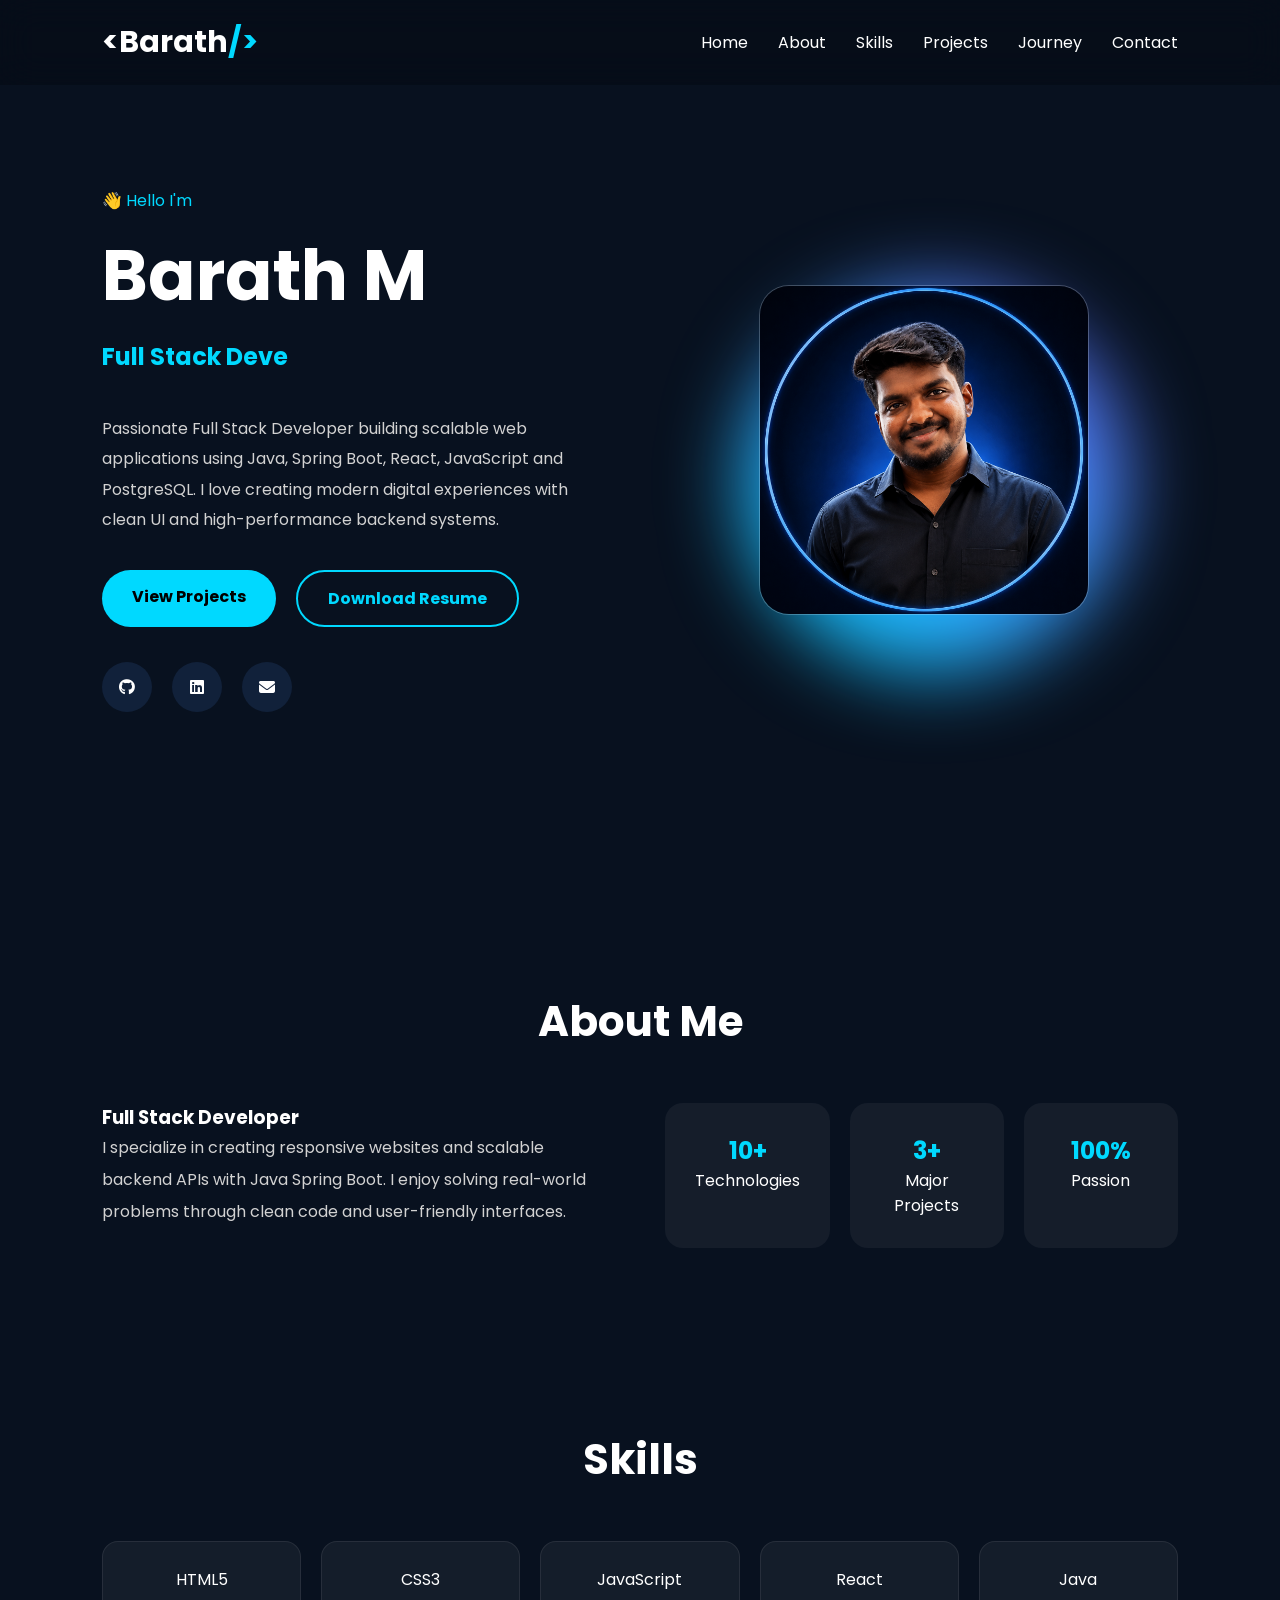
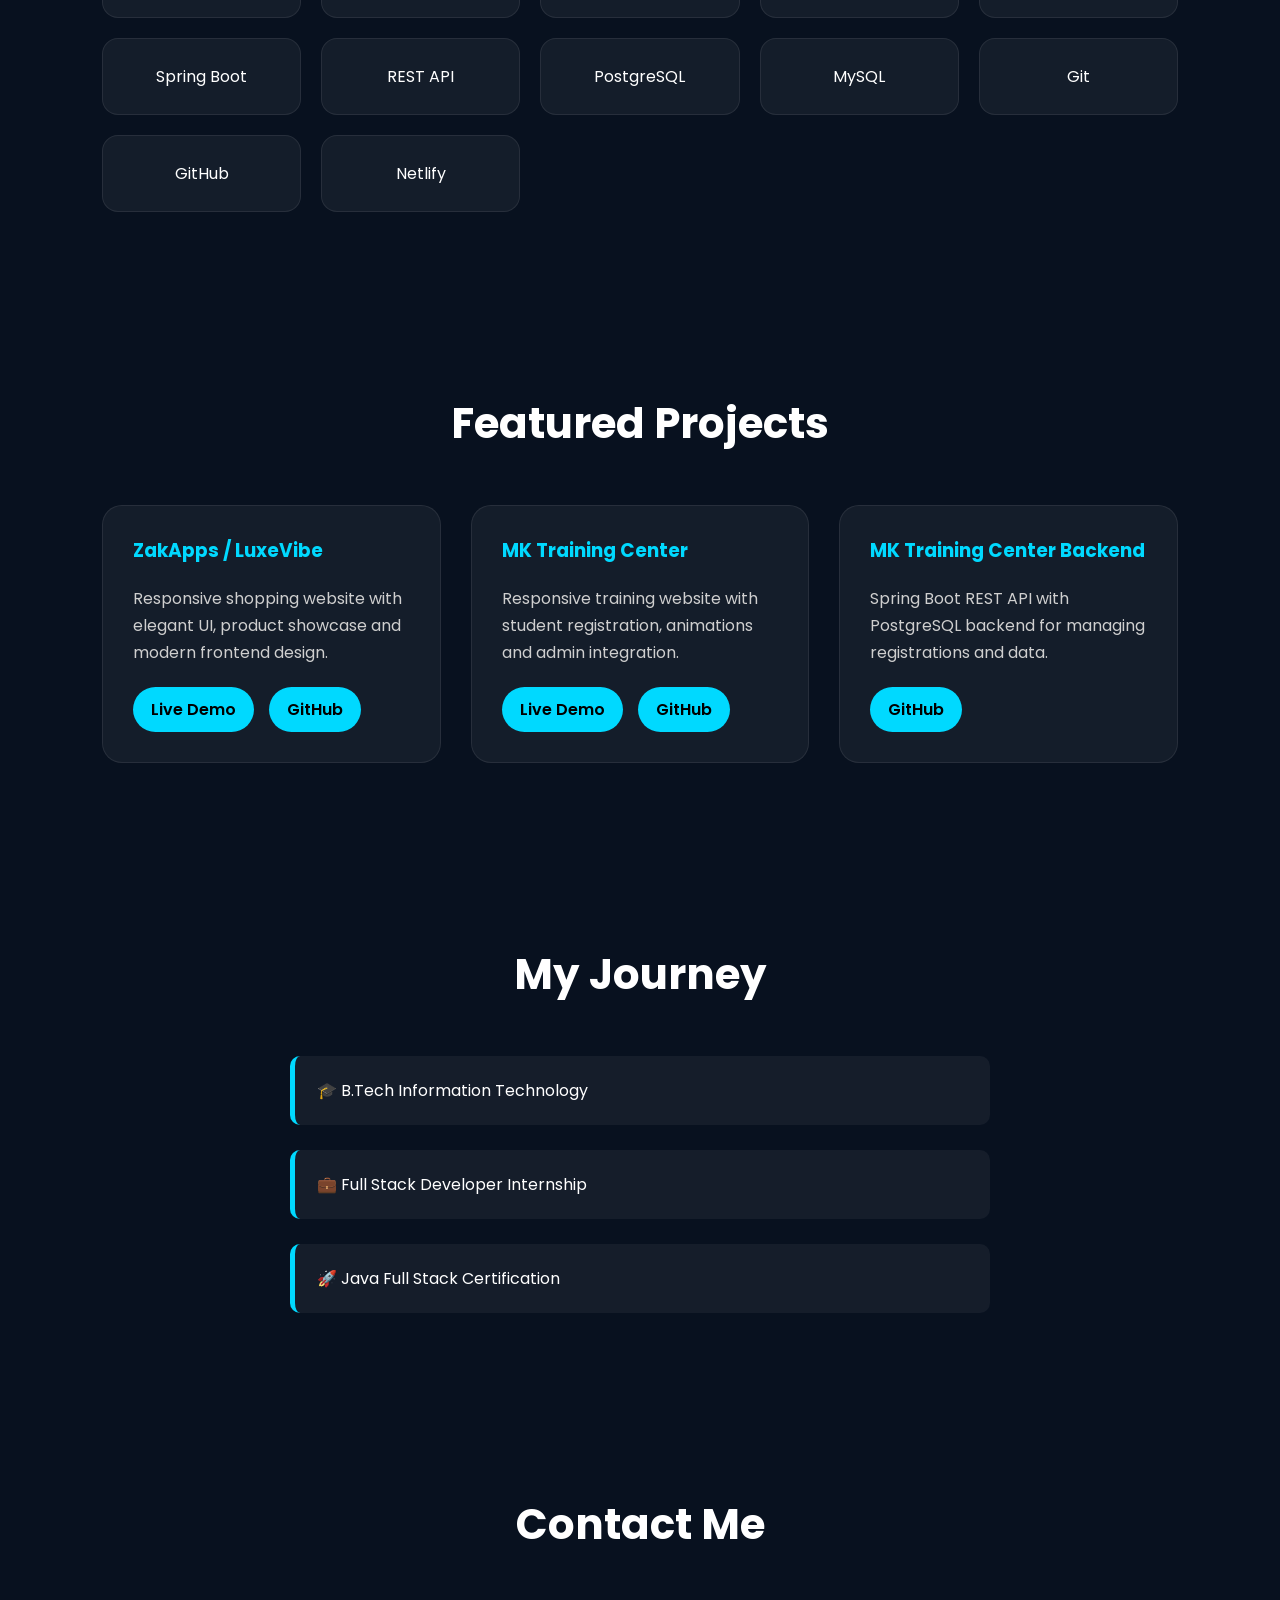
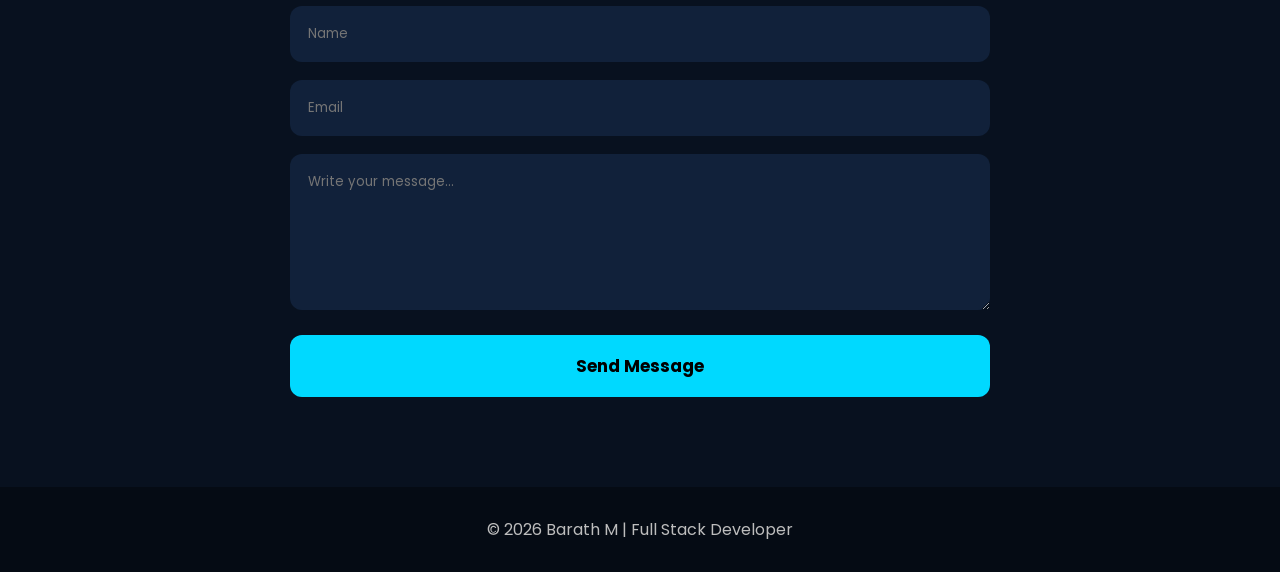
==== index.html @ 107e9a22 "latest update" ====
<!DOCTYPE html>
<html lang="en">
<head>
  <meta charset="UTF-8" />
  <meta name="viewport" content="width=device-width, initial-scale=1.0" />
  <title>Barath | Full Stack Developer</title>

  <!-- Icons -->
  <link rel="stylesheet"
    href="https://cdnjs.cloudflare.com/ajax/libs/font-awesome/6.7.2/css/all.min.css">

  <!-- CSS -->
  <link rel="stylesheet" href="style.css">
</head>

<body>

<div id="loader"></div>

<header>
  <div class="logo">
    &lt;Barath<span>/&gt;</span>
  </div>

  <nav id="nav">
    <a href="#home">Home</a>
    <a href="#about">About</a>
    <a href="#skills">Skills</a>
    <a href="#projects">Projects</a>
    <a href="#timeline">Journey</a>
    <a href="#contact">Contact</a>
  </nav>

  <div id="menu">
    <i class="fa-solid fa-bars"></i>
  </div>
</header>

<!-- ================= HERO ================= -->

<section id="home" class="hero">

  <div class="hero-left">

    <p class="tag">👋 Hello I'm</p>

    <h1>
      Barath M
    </h1>

    <h2>
      <span id="typing"></span>
    </h2>

    <p class="desc">
      Passionate Full Stack Developer building scalable web applications
      using Java, Spring Boot, React, JavaScript and PostgreSQL.
      I love creating modern digital experiences with clean UI and
      high-performance backend systems.
    </p>

    <div class="hero-buttons">

      <a href="#projects" class="btn">
        View Projects
      </a>

      <a href="assets/resume.pdf" class="btn outline" download>
        Download Resume
      </a>

    </div>

    <div class="socials">

      <a href="https://github.com/barath1324m" target="_blank">
        <i class="fab fa-github"></i>
      </a>

      <a href="https://linkedin.com/in/barath01/" target="_blank">
        <i class="fab fa-linkedin"></i>
      </a>

      <a href="mailto:barath1324m@gmail.com">
        <i class="fa-solid fa-envelope"></i>
      </a>

    </div>

  </div>

  <div class="hero-right">

    <div class="blob"></div>

    <div class="profile-card">

      <img src="assets/profile.png" alt="Profile">

    </div>

  </div>

</section>

<!-- ================= ABOUT ================= -->

<section id="about">

  <h2 class="title">
    About Me
  </h2>

  <div class="about-grid">

    <div>

      <h3>
        Full Stack Developer
      </h3>

      <p>
        I specialize in creating responsive websites and
        scalable backend APIs with Java Spring Boot.
        I enjoy solving real-world problems through clean code
        and user-friendly interfaces.
      </p>

    </div>

    <div class="stats">

      <div class="box">
        <h2>10+</h2>
        <span>Technologies</span>
      </div>

      <div class="box">
        <h2>3+</h2>
        <span>Major Projects</span>
      </div>

      <div class="box">
        <h2>100%</h2>
        <span>Passion</span>
      </div>

    </div>

  </div>

</section>

<!-- ================= SKILLS ================= -->

<section id="skills">

  <h2 class="title">
    Skills
  </h2>

  <div class="skills-grid">

    <div class="skill">HTML5</div>
    <div class="skill">CSS3</div>
    <div class="skill">JavaScript</div>
    <div class="skill">React</div>
    <div class="skill">Java</div>
    <div class="skill">Spring Boot</div>
    <div class="skill">REST API</div>
    <div class="skill">PostgreSQL</div>
    <div class="skill">MySQL</div>
    <div class="skill">Git</div>
    <div class="skill">GitHub</div>
    <div class="skill">Netlify</div>

  </div>

</section>

<!-- ================= PROJECTS ================= -->

<section id="projects">

  <h2 class="title">
    Featured Projects
  </h2>

  <div class="project-grid">

    <div class="project-card">

      <h3>ZakApps / LuxeVibe</h3>

      <p>
        Responsive shopping website with elegant UI,
        product showcase and modern frontend design.
      </p>

      <div class="links">
        <a href="https://luxevibe1.netlify.app/" target="_blank">
          Live Demo
        </a>

        <a href="https://github.com/barath1324m/ZakApps" target="_blank">
          GitHub
        </a>
      </div>

    </div>

    <div class="project-card">

      <h3>MK Training Center</h3>

      <p>
        Responsive training website with student registration,
        animations and admin integration.
      </p>

      <div class="links">
        <a href="https://mktrainingcenter.netlify.app/" target="_blank">
          Live Demo
        </a>

        <a href="https://github.com/barath1324m/mk-training-center" target="_blank">
          GitHub
        </a>
      </div>

    </div>

    <div class="project-card">

      <h3>MK Training Center Backend</h3>

      <p>
        Spring Boot REST API with PostgreSQL backend for
        managing registrations and data.
      </p>

      <div class="links">
        <a href="https://github.com/barath1324m/mk-training-center-backend"
          target="_blank">
          GitHub
        </a>
      </div>

    </div>

  </div>

</section>

<!-- ================= TIMELINE ================= -->

<section id="timeline">

  <h2 class="title">
    My Journey
  </h2>

  <div class="timeline">

    <div class="timeline-item">
      🎓 B.Tech Information Technology
    </div>

    <div class="timeline-item">
      💼 Full Stack Developer Internship
    </div>

    <div class="timeline-item">
      🚀 Java Full Stack Certification
    </div>

  </div>

</section>

<!-- ================= CONTACT ================= -->

<section id="contact">

  <h2 class="title">
    Contact Me
  </h2>

  <form>

    <input type="text" placeholder="Name">

    <input type="email" placeholder="Email">

    <textarea rows="6"
      placeholder="Write your message..."></textarea>

    <button>
      Send Message
    </button>

  </form>

</section>

<footer>

  © 2026 Barath M | Full Stack Developer

</footer>

<script src="script.js"></script>

</body>
</html>
---- style.css ----
/* ===== Google Font ===== */
@import url('https://fonts.googleapis.com/css2?family=Poppins:wght@300;400;500;600;700;800&display=swap');

/* ===== Reset ===== */
*{
    margin:0;
    padding:0;
    box-sizing:border-box;
    font-family:'Poppins',sans-serif;
    scroll-behavior:smooth;
}

body{
    background:#08111f;
    color:#fff;
    overflow-x:hidden;
}

/* ===== Scrollbar ===== */

::-webkit-scrollbar{
    width:8px;
}

::-webkit-scrollbar-thumb{
    background:#00d9ff;
    border-radius:20px;
}

/* ===== Loader ===== */

#loader{
    position:fixed;
    inset:0;
    background:#08111f;
    z-index:9999;
}

/* ===== Header ===== */

header{
    position:fixed;
    top:0;
    width:100%;
    display:flex;
    justify-content:space-between;
    align-items:center;
    padding:20px 8%;
    backdrop-filter:blur(18px);
    background:rgba(0,0,0,.2);
    z-index:999;
}

.logo{
    font-size:30px;
    font-weight:700;
}

.logo span{
    color:#00d9ff;
}

nav{
    display:flex;
    gap:30px;
}

nav a{
    text-decoration:none;
    color:white;
    transition:.3s;
}

nav a:hover{
    color:#00d9ff;
}

#menu{
    display:none;
    font-size:28px;
}

/* ===== Hero ===== */

.hero{
    min-height:100vh;
    display:flex;
    justify-content:space-between;
    align-items:center;
    padding:120px 8%;
    gap:60px;
}

.hero-left{
    flex:1;
}

.tag{
    color:#00d9ff;
    margin-bottom:10px;
}

.hero h1{
    font-size:70px;
}

.hero h2{
    color:#00d9ff;
    min-height:50px;
    margin-top:10px;
}

.desc{
    margin-top:25px;
    line-height:1.9;
    color:#d2d2d2;
}

.hero-buttons{
    display:flex;
    gap:20px;
    margin-top:35px;
}

.btn{
    padding:14px 30px;
    border-radius:40px;
    background:#00d9ff;
    color:black;
    text-decoration:none;
    font-weight:bold;
    transition:.3s;
}

.btn:hover{
    transform:translateY(-5px);
    box-shadow:0 0 25px #00d9ff;
}

.outline{
    background:transparent;
    border:2px solid #00d9ff;
    color:#00d9ff;
}

/* ===== Social ===== */

.socials{
    display:flex;
    gap:20px;
    margin-top:35px;
}

.socials a{
    width:50px;
    height:50px;
    border-radius:50%;
    background:#11213a;
    display:flex;
    align-items:center;
    justify-content:center;
    color:white;
    text-decoration:none;
    transition:.3s;
}

.socials a:hover{
    background:#00d9ff;
    color:black;
    transform:translateY(-6px);
}

/* ===== Hero Right ===== */

.hero-right{
    flex:1;
    display:flex;
    justify-content:center;
    position:relative;
}

.blob{
    width:380px;
    height:380px;
    border-radius:50%;
    background:linear-gradient(45deg,#00d9ff,#6c63ff);
    filter:blur(40px);
    position:absolute;
    animation:blobMove 6s infinite alternate;
}

.profile-card{
    width:330px;
    height:330px;
    border-radius:30px;
    overflow:hidden;
    backdrop-filter:blur(20px);
    background:rgba(255,255,255,.08);
    border:1px solid rgba(255,255,255,.15);
    z-index:5;
}

.profile-card img{
    width:100%;
    height:100%;
    object-fit:cover;
}

@keyframes blobMove{

    from{
        transform:translateY(-10px);
    }

    to{
        transform:translateY(20px);
    }

}

/* ===== Sections ===== */

section{
    padding:90px 8%;
}

.title{
    text-align:center;
    font-size:42px;
    margin-bottom:50px;
}

/* ===== About ===== */

.about-grid{
    display:grid;
    grid-template-columns:1fr 1fr;
    gap:50px;
}

.about-grid p{
    line-height:2;
    color:#d2d2d2;
}

.stats{
    display:grid;
    grid-template-columns:repeat(3,1fr);
    gap:20px;
}

.box{
    background:rgba(255,255,255,.05);
    border-radius:18px;
    text-align:center;
    padding:30px;
    transition:.3s;
}

.box:hover{
    transform:translateY(-8px);
}

.box h2{
    color:#00d9ff;
}

/* ===== Skills ===== */

.skills-grid{
    display:grid;
    grid-template-columns:repeat(auto-fit,minmax(180px,1fr));
    gap:20px;
}

.skill{
    background:rgba(255,255,255,.05);
    padding:25px;
    border-radius:16px;
    text-align:center;
    transition:.3s;
    border:1px solid rgba(255,255,255,.08);
}

.skill:hover{
    background:#00d9ff;
    color:black;
    transform:translateY(-10px);
}

/* ===== Projects ===== */

.project-grid{
    display:grid;
    grid-template-columns:repeat(auto-fit,minmax(320px,1fr));
    gap:30px;
}

.project-card{
    background:rgba(255,255,255,.05);
    border-radius:20px;
    padding:30px;
    transition:.35s;
    border:1px solid rgba(255,255,255,.08);
}

.project-card:hover{
    transform:translateY(-10px);
    box-shadow:0 0 25px rgba(0,217,255,.3);
}

.project-card h3{
    color:#00d9ff;
}

.project-card p{
    margin:20px 0;
    color:#cfcfcf;
    line-height:1.7;
}

.links{
    display:flex;
    gap:15px;
}

.links a{
    text-decoration:none;
    padding:10px 18px;
    border-radius:25px;
    background:#00d9ff;
    color:black;
    font-weight:600;
}

/* ===== Timeline ===== */

.timeline{
    max-width:700px;
    margin:auto;
    display:flex;
    flex-direction:column;
    gap:25px;
}

.timeline-item{
    background:rgba(255,255,255,.05);
    padding:22px;
    border-left:5px solid #00d9ff;
    border-radius:10px;
    transition:.3s;
}

.timeline-item:hover{
    transform:translateX(8px);
}

/* ===== Contact ===== */

form{
    max-width:700px;
    margin:auto;
}

input,
textarea{
    width:100%;
    padding:18px;
    margin-bottom:18px;
    border:none;
    outline:none;
    border-radius:12px;
    background:#11213a;
    color:white;
}

button{
    width:100%;
    padding:18px;
    border:none;
    border-radius:12px;
    background:#00d9ff;
    color:black;
    font-size:17px;
    font-weight:bold;
    cursor:pointer;
    transition:.3s;
}

button:hover{
    transform:translateY(-4px);
    box-shadow:0 0 20px #00d9ff;
}

/* ===== Footer ===== */

footer{
    text-align:center;
    padding:30px;
    background:#050b14;
    color:#bdbdbd;
}

/* ===== Responsive ===== */

@media(max-width:900px){

    .hero{
        flex-direction:column-reverse;
        text-align:center;
    }

    .hero h1{
        font-size:48px;
    }

    .hero-buttons{
        justify-content:center;
        flex-wrap:wrap;
    }

    .socials{
        justify-content:center;
    }

    .about-grid{
        grid-template-columns:1fr;
    }

    .stats{
        grid-template-columns:1fr;
    }

    nav{
        display:none;
    }

    #menu{
        display:block;
    }

    .profile-card{
        width:260px;
        height:260px;
    }

    .blob{
        width:280px;
        height:280px;
    }  
}
/* Mobile Navigation */
@media (max-width: 900px) {
  nav.show {
    display: flex;
    flex-direction: column;
    position: absolute;
    top: 80px;
    right: 20px;
    background: rgba(8, 17, 31, 0.98);
    padding: 20px;
    border-radius: 12px;
    gap: 15px;
    min-width: 180px;
  }

  nav a.active {
    color: #00d9ff;
    font-weight: 600;
  }
}
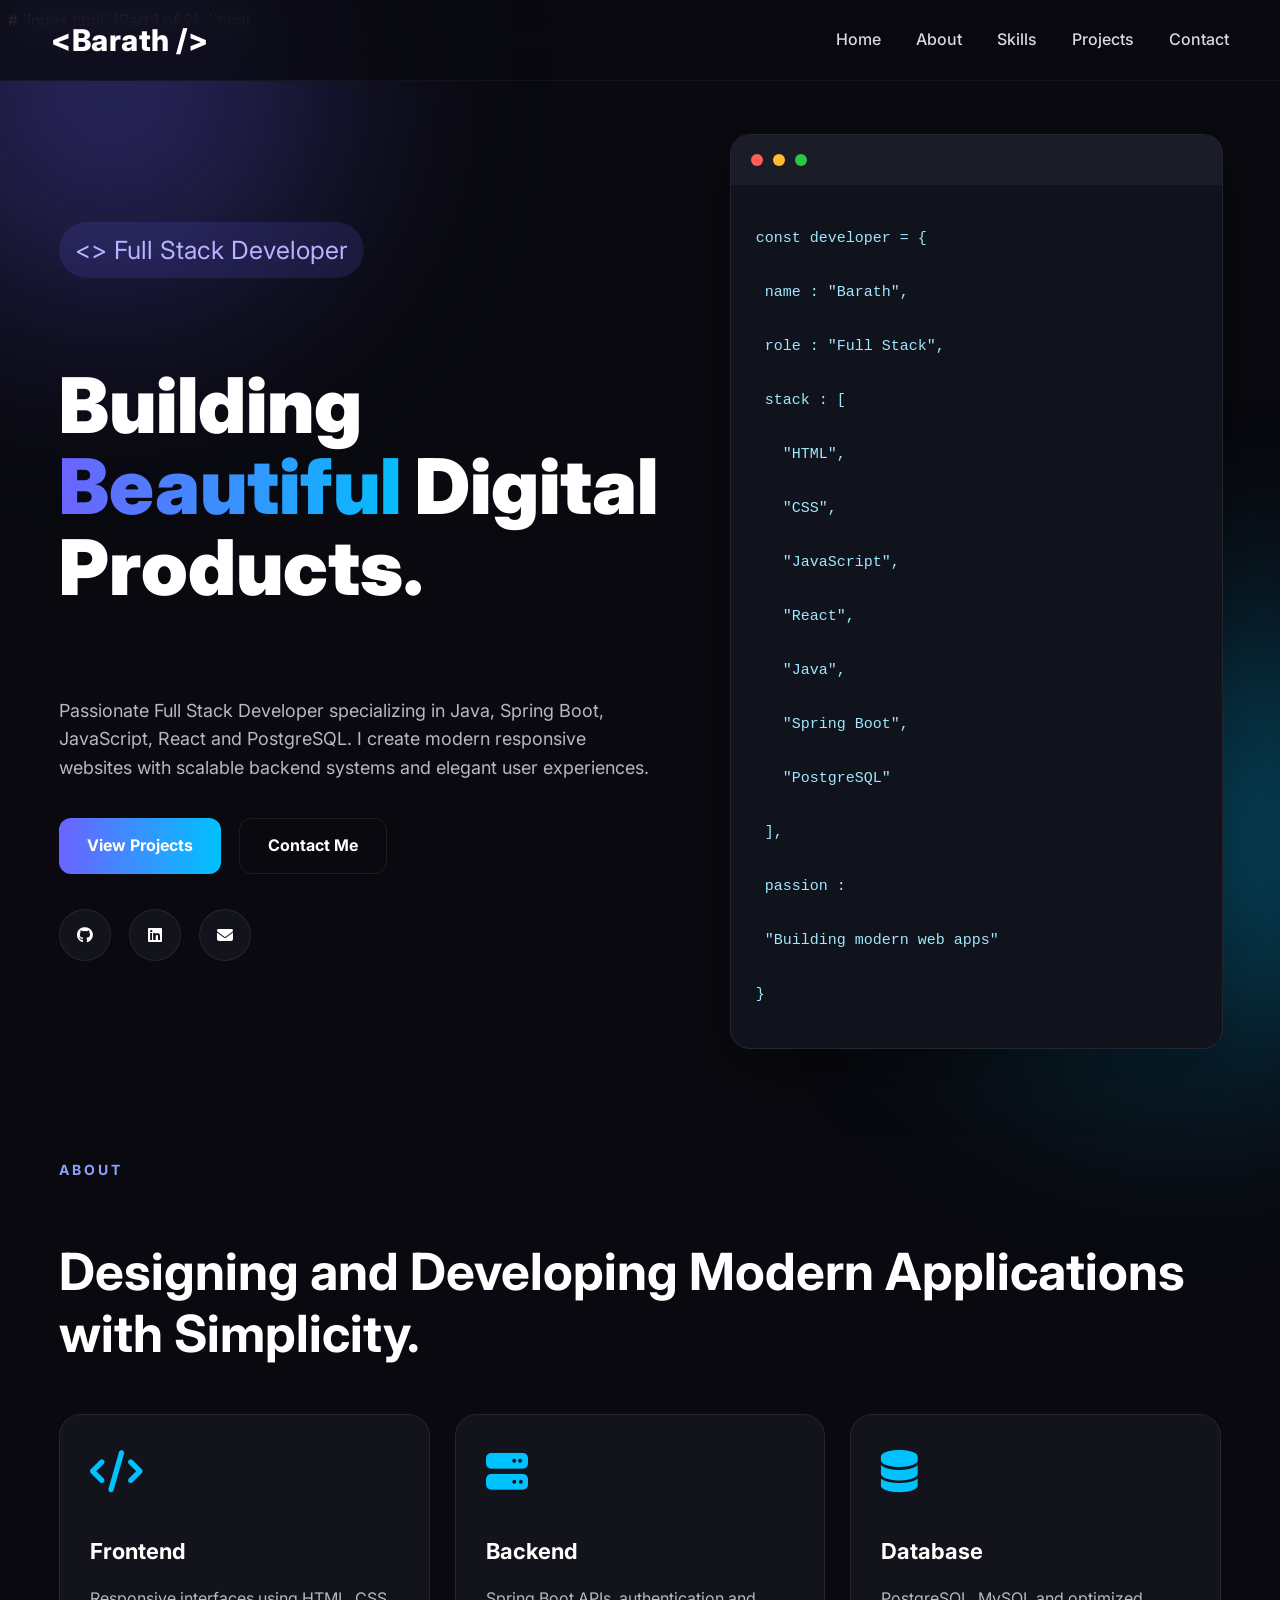
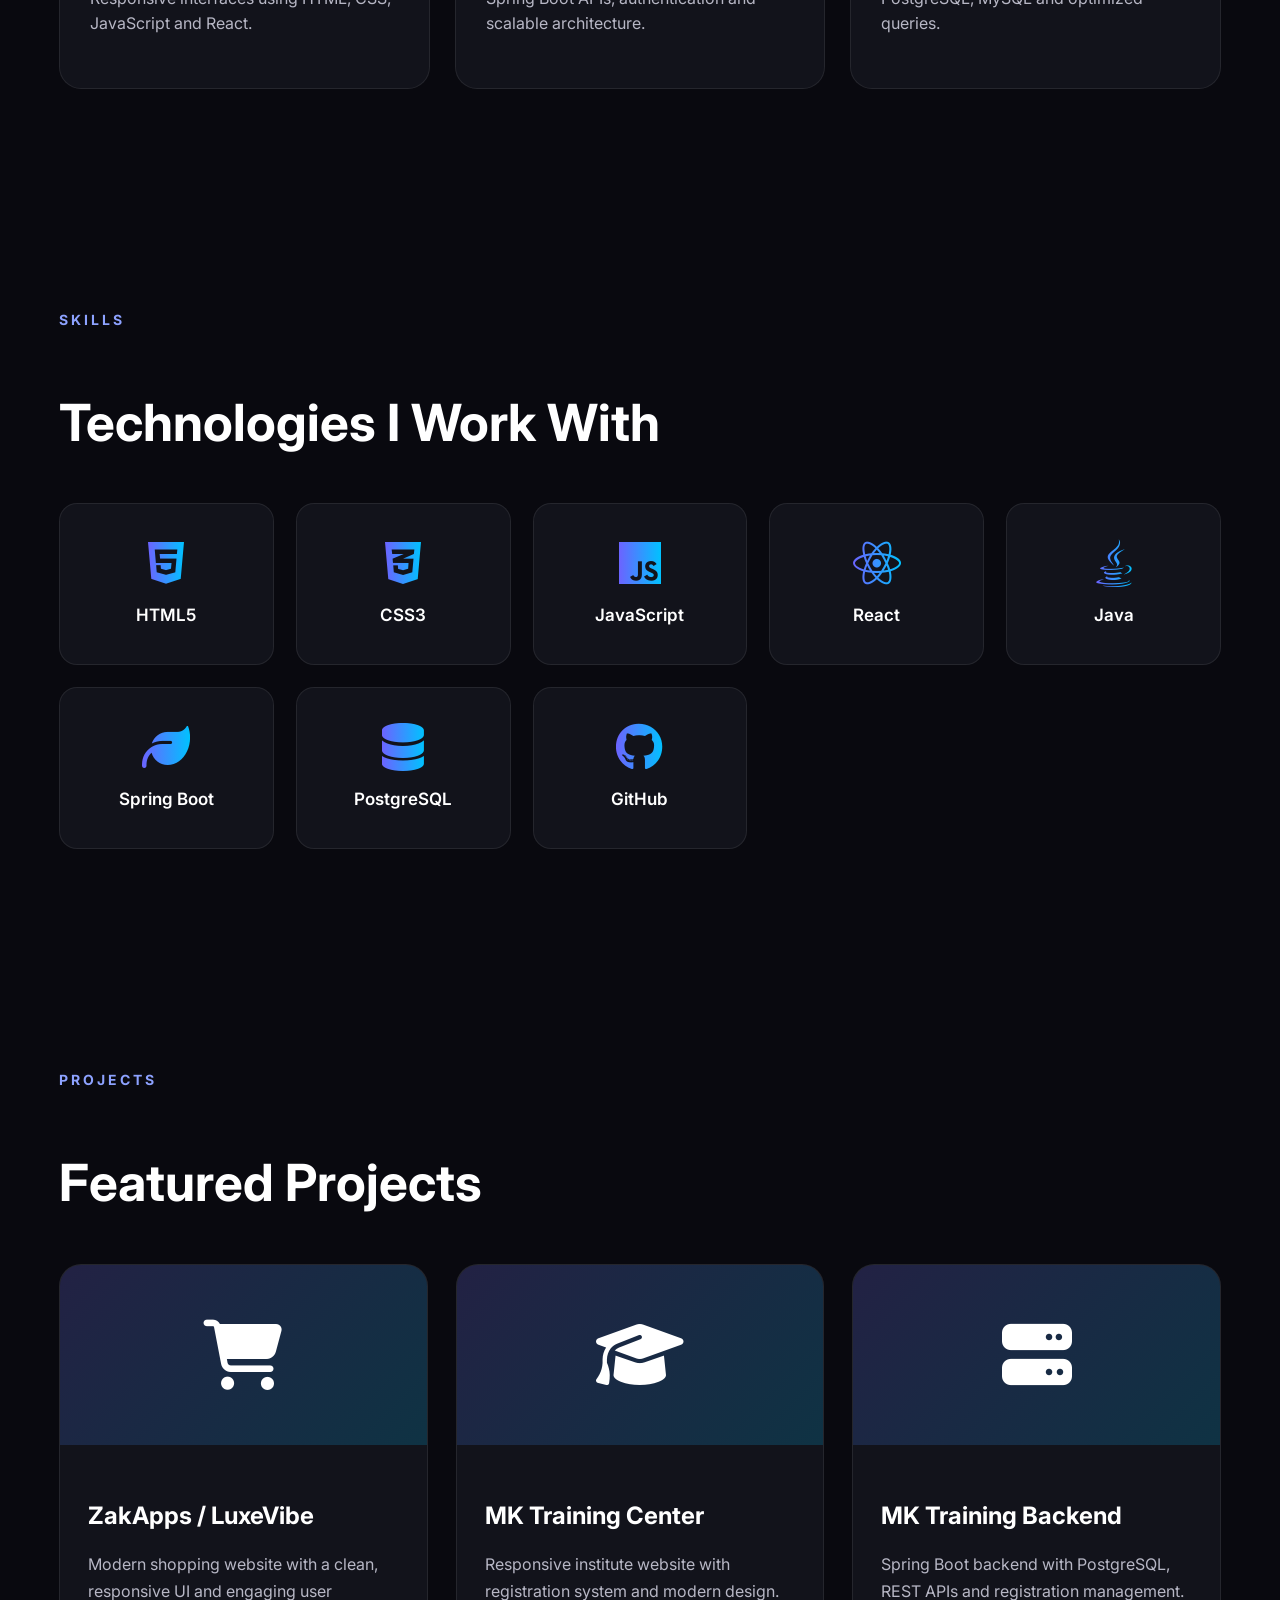
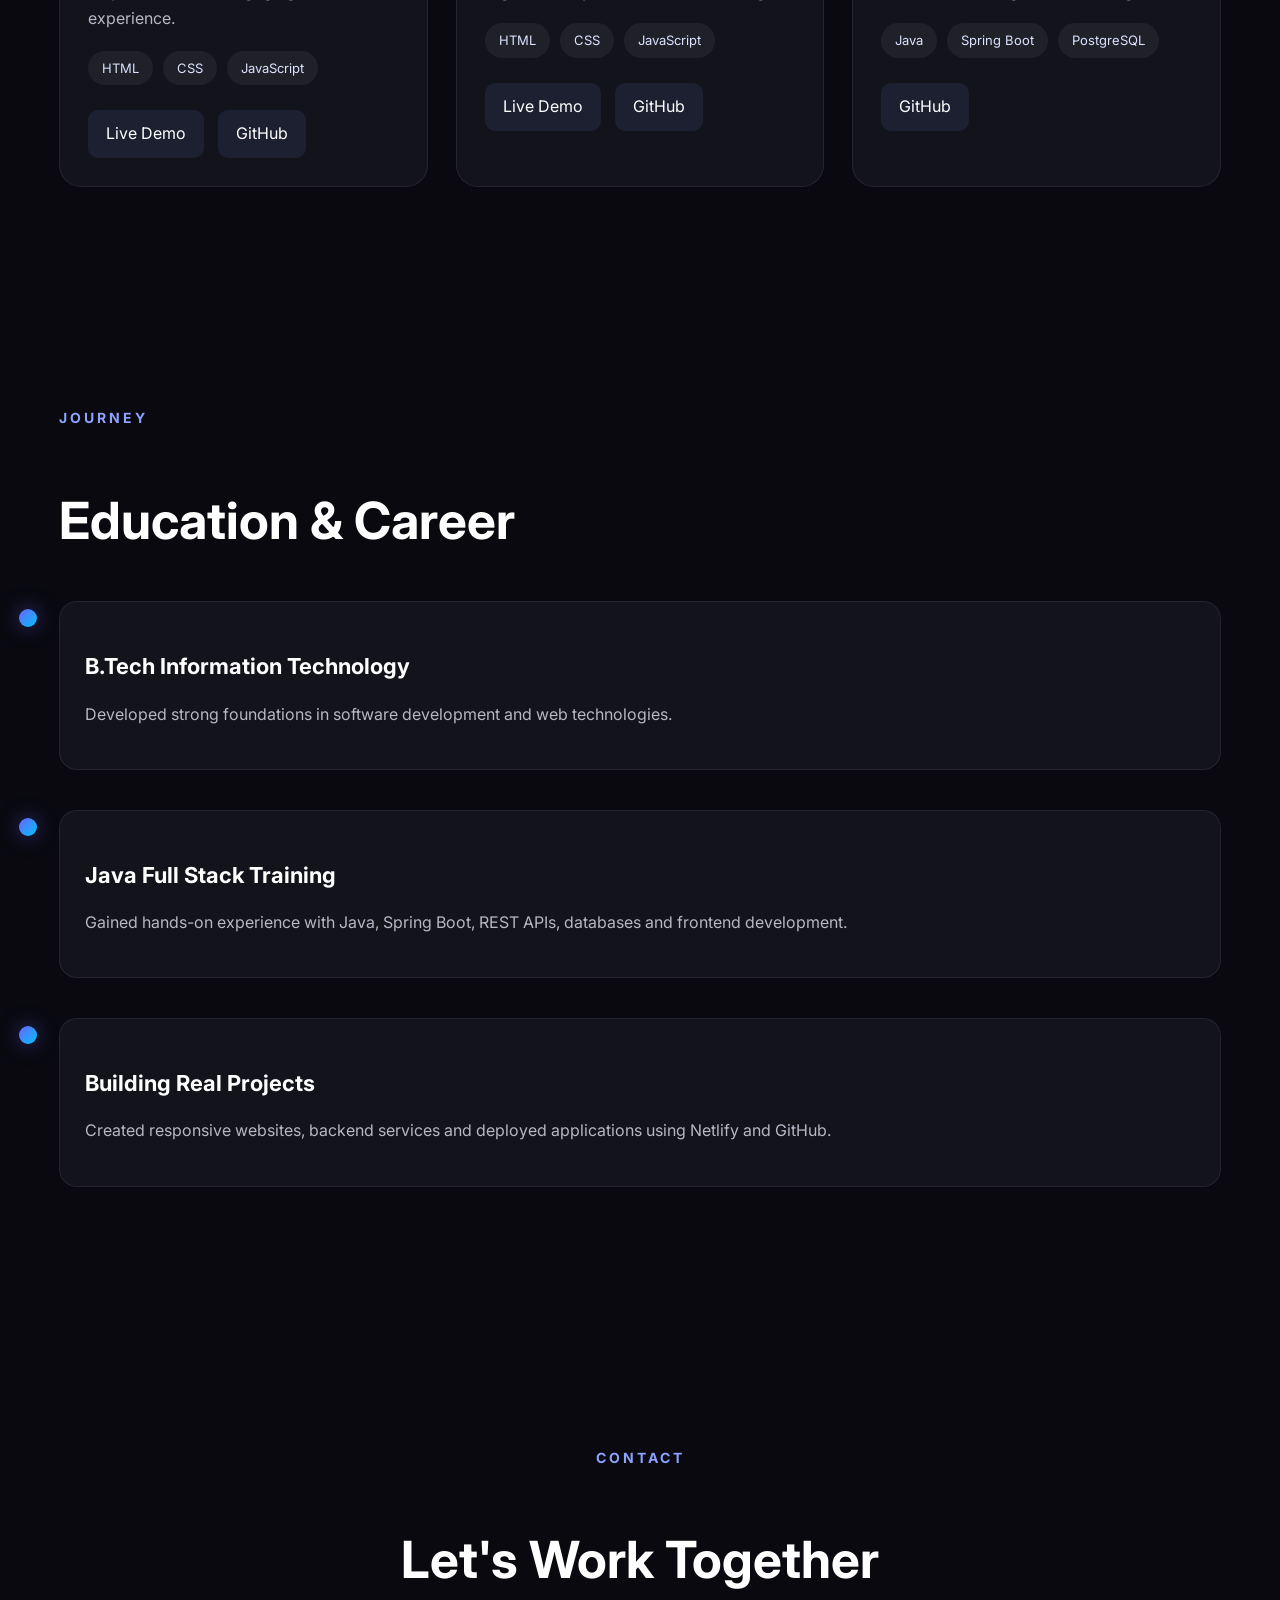
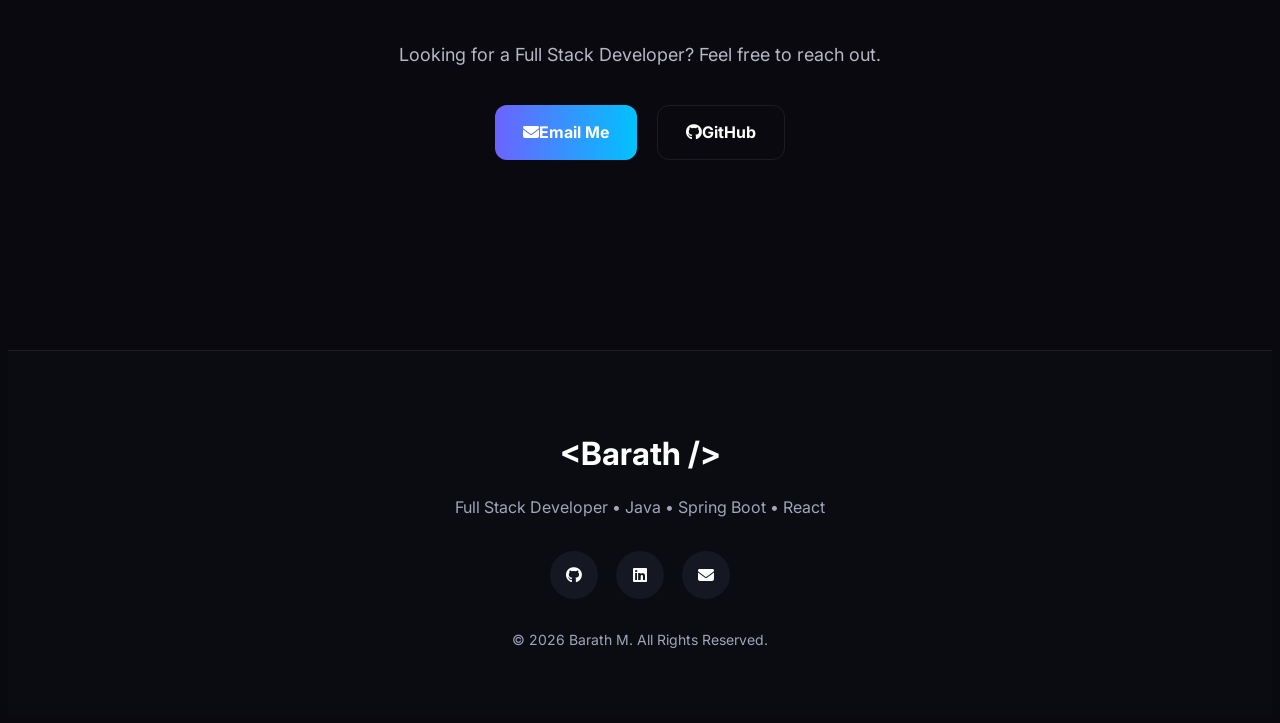
==== commit cfffc3a3: "final" ====
--- a/index.html
+++ b/index.html
@@ -1,315 +1,722 @@
+# `index.html` (Part 1 of 2)
+
+```html
 <!DOCTYPE html>
 <html lang="en">
+
 <head>
-  <meta charset="UTF-8" />
-  <meta name="viewport" content="width=device-width, initial-scale=1.0" />
-  <title>Barath | Full Stack Developer</title>
-
-  <!-- Icons -->
-  <link rel="stylesheet"
-    href="https://cdnjs.cloudflare.com/ajax/libs/font-awesome/6.7.2/css/all.min.css">
-
-  <!-- CSS -->
-  <link rel="stylesheet" href="style.css">
+    <meta charset="UTF-8">
+    <meta name="viewport"
+        content="width=device-width, initial-scale=1.0">
+
+    <title>Barath M | Full Stack Developer</title>
+
+    <!-- Google Font -->
+    <link rel="preconnect"
+        href="https://fonts.googleapis.com">
+
+    <link rel="preconnect"
+        href="https://fonts.gstatic.com"
+        crossorigin>
+
+    <link href="https://fonts.googleapis.com/css2?family=Inter:wght@300;400;500;600;700;800;900&display=swap"
+        rel="stylesheet">
+
+    <!-- Font Awesome -->
+
+    <link rel="stylesheet"
+        href="https://cdnjs.cloudflare.com/ajax/libs/font-awesome/6.7.2/css/all.min.css">
+
+    <!-- CSS -->
+
+    <link rel="stylesheet"
+        href="style.css">
+
 </head>
 
 <body>
 
-<div id="loader"></div>
-
-<header>
-  <div class="logo">
-    &lt;Barath<span>/&gt;</span>
-  </div>
-
-  <nav id="nav">
-    <a href="#home">Home</a>
-    <a href="#about">About</a>
-    <a href="#skills">Skills</a>
-    <a href="#projects">Projects</a>
-    <a href="#timeline">Journey</a>
-    <a href="#contact">Contact</a>
-  </nav>
-
-  <div id="menu">
-    <i class="fa-solid fa-bars"></i>
-  </div>
-</header>
-
-<!-- ================= HERO ================= -->
-
-<section id="home" class="hero">
-
-  <div class="hero-left">
-
-    <p class="tag">👋 Hello I'm</p>
-
-    <h1>
-      Barath M
-    </h1>
-
-    <h2>
-      <span id="typing"></span>
-    </h2>
-
-    <p class="desc">
-      Passionate Full Stack Developer building scalable web applications
-      using Java, Spring Boot, React, JavaScript and PostgreSQL.
-      I love creating modern digital experiences with clean UI and
-      high-performance backend systems.
-    </p>
-
-    <div class="hero-buttons">
-
-      <a href="#projects" class="btn">
-        View Projects
-      </a>
-
-      <a href="assets/resume.pdf" class="btn outline" download>
-        Download Resume
-      </a>
-
-    </div>
-
-    <div class="socials">
-
-      <a href="https://github.com/barath1324m" target="_blank">
-        <i class="fab fa-github"></i>
-      </a>
-
-      <a href="https://linkedin.com/in/barath01/" target="_blank">
-        <i class="fab fa-linkedin"></i>
-      </a>
-
-      <a href="mailto:barath1324m@gmail.com">
-        <i class="fa-solid fa-envelope"></i>
-      </a>
-
-    </div>
-
-  </div>
-
-  <div class="hero-right">
-
-    <div class="blob"></div>
-
-    <div class="profile-card">
-
-      <img src="assets/profile.png" alt="Profile">
-
-    </div>
-
-  </div>
-
-</section>
-
-<!-- ================= ABOUT ================= -->
-
-<section id="about">
-
-  <h2 class="title">
-    About Me
-  </h2>
-
-  <div class="about-grid">
-
-    <div>
-
-      <h3>
-        Full Stack Developer
-      </h3>
-
-      <p>
-        I specialize in creating responsive websites and
-        scalable backend APIs with Java Spring Boot.
-        I enjoy solving real-world problems through clean code
-        and user-friendly interfaces.
-      </p>
-
-    </div>
-
-    <div class="stats">
-
-      <div class="box">
-        <h2>10+</h2>
-        <span>Technologies</span>
-      </div>
-
-      <div class="box">
-        <h2>3+</h2>
-        <span>Major Projects</span>
-      </div>
-
-      <div class="box">
-        <h2>100%</h2>
-        <span>Passion</span>
-      </div>
-
-    </div>
-
-  </div>
-
-</section>
-
-<!-- ================= SKILLS ================= -->
-
-<section id="skills">
-
-  <h2 class="title">
-    Skills
-  </h2>
-
-  <div class="skills-grid">
-
-    <div class="skill">HTML5</div>
-    <div class="skill">CSS3</div>
-    <div class="skill">JavaScript</div>
-    <div class="skill">React</div>
-    <div class="skill">Java</div>
-    <div class="skill">Spring Boot</div>
-    <div class="skill">REST API</div>
-    <div class="skill">PostgreSQL</div>
-    <div class="skill">MySQL</div>
-    <div class="skill">Git</div>
-    <div class="skill">GitHub</div>
-    <div class="skill">Netlify</div>
-
-  </div>
-
-</section>
-
-<!-- ================= PROJECTS ================= -->
-
-<section id="projects">
-
-  <h2 class="title">
-    Featured Projects
-  </h2>
-
-  <div class="project-grid">
-
-    <div class="project-card">
-
-      <h3>ZakApps / LuxeVibe</h3>
-
-      <p>
-        Responsive shopping website with elegant UI,
-        product showcase and modern frontend design.
-      </p>
-
-      <div class="links">
-        <a href="https://luxevibe1.netlify.app/" target="_blank">
-          Live Demo
-        </a>
-
-        <a href="https://github.com/barath1324m/ZakApps" target="_blank">
-          GitHub
-        </a>
-      </div>
-
-    </div>
-
-    <div class="project-card">
-
-      <h3>MK Training Center</h3>
-
-      <p>
-        Responsive training website with student registration,
-        animations and admin integration.
-      </p>
-
-      <div class="links">
-        <a href="https://mktrainingcenter.netlify.app/" target="_blank">
-          Live Demo
-        </a>
-
-        <a href="https://github.com/barath1324m/mk-training-center" target="_blank">
-          GitHub
-        </a>
-      </div>
-
-    </div>
-
-    <div class="project-card">
-
-      <h3>MK Training Center Backend</h3>
-
-      <p>
-        Spring Boot REST API with PostgreSQL backend for
-        managing registrations and data.
-      </p>
-
-      <div class="links">
-        <a href="https://github.com/barath1324m/mk-training-center-backend"
-          target="_blank">
-          GitHub
-        </a>
-      </div>
-
-    </div>
-
-  </div>
-
-</section>
-
-<!-- ================= TIMELINE ================= -->
-
-<section id="timeline">
-
-  <h2 class="title">
-    My Journey
-  </h2>
-
-  <div class="timeline">
-
-    <div class="timeline-item">
-      🎓 B.Tech Information Technology
-    </div>
-
-    <div class="timeline-item">
-      💼 Full Stack Developer Internship
-    </div>
-
-    <div class="timeline-item">
-      🚀 Java Full Stack Certification
-    </div>
-
-  </div>
-
-</section>
-
-<!-- ================= CONTACT ================= -->
-
-<section id="contact">
-
-  <h2 class="title">
-    Contact Me
-  </h2>
-
-  <form>
-
-    <input type="text" placeholder="Name">
-
-    <input type="email" placeholder="Email">
-
-    <textarea rows="6"
-      placeholder="Write your message..."></textarea>
-
-    <button>
-      Send Message
-    </button>
-
-  </form>
-
-</section>
-
-<footer>
-
-  © 2026 Barath M | Full Stack Developer
-
-</footer>
-
-<script src="script.js"></script>
+    <!-- Background -->
+
+    <div class="bg-circle bg1"></div>
+
+    <div class="bg-circle bg2"></div>
+
+    <!-- Header -->
+
+    <header>
+
+        <div class="container nav-wrapper">
+
+            <a href="#" class="logo">
+
+                &lt;Barath /&gt;
+
+            </a>
+
+            <nav id="nav">
+
+                <a href="#home">Home</a>
+
+                <a href="#about">About</a>
+
+                <a href="#skills">Skills</a>
+
+                <a href="#projects">Projects</a>
+
+                <a href="#contact">Contact</a>
+
+            </nav>
+
+            <div id="menu-btn">
+
+                <i class="fa-solid fa-bars"></i>
+
+            </div>
+
+        </div>
+
+    </header>
+
+    <!-- HERO -->
+
+    <section id="home" class="hero">
+
+        <div class="container hero-container">
+
+            <!-- LEFT -->
+
+            <div class="hero-left">
+
+                <span class="badge">
+
+                    <> Full Stack Developer
+
+                </span>
+
+                <h1>
+
+                    Building
+
+                    <span>
+
+                        Beautiful
+
+                    </span>
+
+                    Digital Products.
+
+                </h1>
+
+                <h2 id="typing">
+
+                </h2>
+
+                <p>
+
+                    Passionate Full Stack Developer
+                    specializing in Java, Spring Boot,
+                    JavaScript, React and PostgreSQL.
+
+                    I create modern responsive websites
+                    with scalable backend systems and
+                    elegant user experiences.
+
+                </p>
+
+                <div class="hero-buttons">
+
+                    <a href="#projects"
+                        class="primary-btn">
+
+                        View Projects
+
+                    </a>
+
+                    <a href="#contact"
+                        class="secondary-btn">
+
+                        Contact Me
+
+                    </a>
+
+                </div>
+
+                <div class="social-icons">
+
+                    <a target="_blank"
+                        href="https://github.com/barath1324m">
+
+                        <i class="fab fa-github"></i>
+
+                    </a>
+
+                    <a target="_blank"
+                        href="https://linkedin.com/in/barath01">
+
+                        <i class="fab fa-linkedin"></i>
+
+                    </a>
+
+                    <a href="mailto:barath1324m@gmail.com">
+
+                        <i class="fa-solid fa-envelope"></i>
+
+                    </a>
+
+                </div>
+
+            </div>
+
+            <!-- RIGHT -->
+
+            <div class="hero-right">
+
+                <div class="code-window">
+
+                    <div class="window-top">
+
+                        <span class="red"></span>
+
+                        <span class="yellow"></span>
+
+                        <span class="green"></span>
+
+                    </div>
+
+<pre>
+const developer = {
+
+ name : "Barath",
+
+ role : "Full Stack",
+
+ stack : [
+
+   "HTML",
+
+   "CSS",
+
+   "JavaScript",
+
+   "React",
+
+   "Java",
+
+   "Spring Boot",
+
+   "PostgreSQL"
+
+ ],
+
+ passion :
+
+ "Building modern web apps"
+
+}
+</pre>
+
+                </div>
+
+            </div>
+
+        </div>
+
+    </section>
+
+    <!-- ABOUT -->
+
+    <section
+        id="about"
+        class="section">
+
+        <div class="container">
+
+            <span class="section-tag">
+
+                ABOUT
+
+            </span>
+
+            <h2 class="section-title">
+
+                Designing and Developing
+                Modern Applications
+                with Simplicity.
+
+            </h2>
+
+            <div class="about-grid">
+
+                <div class="about-card">
+
+                    <i class="fa-solid fa-code"></i>
+
+                    <h3>
+
+                        Frontend
+
+                    </h3>
+
+                    <p>
+
+                        Responsive interfaces
+                        using HTML, CSS,
+                        JavaScript and React.
+
+                    </p>
+
+                </div>
+
+                <div class="about-card">
+
+                    <i class="fa-solid fa-server"></i>
+
+                    <h3>
+
+                        Backend
+
+                    </h3>
+
+                    <p>
+
+                        Spring Boot APIs,
+                        authentication and
+                        scalable architecture.
+
+                    </p>
+
+                </div>
+
+                <div class="about-card">
+
+                    <i class="fa-solid fa-database"></i>
+
+                    <h3>
+
+                        Database
+
+                    </h3>
+
+                    <p>
+
+                        PostgreSQL,
+                        MySQL and
+                        optimized queries.
+
+                    </p>
+
+                </div>
+
+            </div>
+
+        </div>
+
+    </section>
+
+    <!-- SKILLS -->
+
+    <section
+        id="skills"
+        class="section">
+
+        <div class="container">
+
+            <span class="section-tag">
+
+                SKILLS
+
+            </span>
+
+            <h2 class="section-title">
+
+                Technologies I Work With
+
+            </h2>
+
+            <div class="skills-grid">
+
+                <div class="skill-card">
+
+                    <i class="fab fa-html5"></i>
+
+                    <span>HTML5</span>
+
+                </div>
+
+                <div class="skill-card">
+
+                    <i class="fab fa-css3-alt"></i>
+
+                    <span>CSS3</span>
+
+                </div>
+
+                <div class="skill-card">
+
+                    <i class="fab fa-js"></i>
+
+                    <span>JavaScript</span>
+
+                </div>
+
+                <div class="skill-card">
+
+                    <i class="fab fa-react"></i>
+
+                    <span>React</span>
+
+                </div>
+
+                <div class="skill-card">
+
+                    <i class="fab fa-java"></i>
+
+                    <span>Java</span>
+
+                </div>
+
+                <div class="skill-card">
+
+                    <i class="fa-solid fa-leaf"></i>
+
+                    <span>Spring Boot</span>
+
+                </div>
+
+                <div class="skill-card">
+
+                    <i class="fa-solid fa-database"></i>
+
+                    <span>PostgreSQL</span>
+
+                </div>
+
+                <div class="skill-card">
+
+                    <i class="fab fa-github"></i>
+
+                    <span>GitHub</span>
+
+                </div>
+
+            </div>
+
+        </div>
+
+    </section>
+
+    <!-- Continue in Part 2 -->
+
+
+
+
+    <!-- PROJECTS -->
+
+    <section id="projects" class="section">
+
+        <div class="container">
+
+            <span class="section-tag">
+                PROJECTS
+            </span>
+
+            <h2 class="section-title">
+                Featured Projects
+            </h2>
+
+            <div class="projects-grid">
+
+                <!-- Project 1 -->
+
+                <div class="project-card">
+
+                    <div class="project-image">
+                        <i class="fa-solid fa-cart-shopping"></i>
+                    </div>
+
+                    <div class="project-content">
+
+                        <h3>ZakApps / LuxeVibe</h3>
+
+                        <p>
+                            Modern shopping website with a clean,
+                            responsive UI and engaging user
+                            experience.
+                        </p>
+
+                        <div class="tech-stack">
+                            <span>HTML</span>
+                            <span>CSS</span>
+                            <span>JavaScript</span>
+                        </div>
+
+                        <div class="project-links">
+
+                            <a href="https://luxevibe1.netlify.app/"
+                               target="_blank">
+                                Live Demo
+                            </a>
+
+                            <a href="https://github.com/barath1324m/ZakApps"
+                               target="_blank">
+                                GitHub
+                            </a>
+
+                        </div>
+
+                    </div>
+
+                </div>
+
+                <!-- Project 2 -->
+
+                <div class="project-card">
+
+                    <div class="project-image">
+                        <i class="fa-solid fa-graduation-cap"></i>
+                    </div>
+
+                    <div class="project-content">
+
+                        <h3>MK Training Center</h3>
+
+                        <p>
+                            Responsive institute website with
+                            registration system and modern design.
+                        </p>
+
+                        <div class="tech-stack">
+                            <span>HTML</span>
+                            <span>CSS</span>
+                            <span>JavaScript</span>
+                        </div>
+
+                        <div class="project-links">
+
+                            <a href="https://mktrainingcenter.netlify.app/"
+                               target="_blank">
+                                Live Demo
+                            </a>
+
+                            <a href="https://github.com/barath1324m/mk-training-center"
+                               target="_blank">
+                                GitHub
+                            </a>
+
+                        </div>
+
+                    </div>
+
+                </div>
+
+                <!-- Project 3 -->
+
+                <div class="project-card">
+
+                    <div class="project-image">
+                        <i class="fa-solid fa-server"></i>
+                    </div>
+
+                    <div class="project-content">
+
+                        <h3>MK Training Backend</h3>
+
+                        <p>
+                            Spring Boot backend with PostgreSQL,
+                            REST APIs and registration management.
+                        </p>
+
+                        <div class="tech-stack">
+                            <span>Java</span>
+                            <span>Spring Boot</span>
+                            <span>PostgreSQL</span>
+                        </div>
+
+                        <div class="project-links">
+
+                            <a href="https://github.com/barath1324m/mk-training-center-backend"
+                               target="_blank">
+                                GitHub
+                            </a>
+
+                        </div>
+
+                    </div>
+
+                </div>
+
+            </div>
+
+        </div>
+
+    </section>
+
+    <!-- EXPERIENCE -->
+
+    <section class="section" id="experience">
+
+        <div class="container">
+
+            <span class="section-tag">
+                JOURNEY
+            </span>
+
+            <h2 class="section-title">
+                Education & Career
+            </h2>
+
+            <div class="timeline">
+
+                <div class="timeline-item">
+
+                    <div class="timeline-dot"></div>
+
+                    <div class="timeline-content">
+
+                        <h3>B.Tech Information Technology</h3>
+
+                        <p>
+                            Developed strong foundations in
+                            software development and web
+                            technologies.
+                        </p>
+
+                    </div>
+
+                </div>
+
+                <div class="timeline-item">
+
+                    <div class="timeline-dot"></div>
+
+                    <div class="timeline-content">
+
+                        <h3>Java Full Stack Training</h3>
+
+                        <p>
+                            Gained hands-on experience with
+                            Java, Spring Boot, REST APIs,
+                            databases and frontend development.
+                        </p>
+
+                    </div>
+
+                </div>
+
+                <div class="timeline-item">
+
+                    <div class="timeline-dot"></div>
+
+                    <div class="timeline-content">
+
+                        <h3>Building Real Projects</h3>
+
+                        <p>
+                            Created responsive websites,
+                            backend services and deployed
+                            applications using Netlify and GitHub.
+                        </p>
+
+                    </div>
+
+                </div>
+
+            </div>
+
+        </div>
+
+    </section>
+
+    <!-- CONTACT -->
+
+    <section id="contact" class="section">
+
+        <div class="container contact-container">
+
+            <span class="section-tag">
+                CONTACT
+            </span>
+
+            <h2 class="section-title">
+                Let's Work Together
+            </h2>
+
+            <p class="contact-text">
+                Looking for a Full Stack Developer?
+                Feel free to reach out.
+            </p>
+
+            <div class="contact-buttons">
+
+                <a href="mailto:barath1324m@gmail.com"
+                   class="primary-btn">
+
+                    <i class="fa-solid fa-envelope"></i>
+
+                    Email Me
+
+                </a>
+
+                <a href="https://github.com/barath1324m"
+                   target="_blank"
+                   class="secondary-btn">
+
+                    <i class="fab fa-github"></i>
+
+                    GitHub
+
+                </a>
+
+            </div>
+
+        </div>
+
+    </section>
+
+    <!-- FOOTER -->
+
+    <footer>
+
+        <div class="container footer-container">
+
+            <h2>&lt;Barath /&gt;</h2>
+
+            <p>
+                Full Stack Developer • Java • Spring Boot • React
+            </p>
+
+            <div class="footer-social">
+
+                <a href="https://github.com/barath1324m"
+                   target="_blank">
+                    <i class="fab fa-github"></i>
+                </a>
+
+                <a href="https://linkedin.com/in/barath01"
+                   target="_blank">
+                    <i class="fab fa-linkedin"></i>
+                </a>
+
+                <a href="mailto:barath1324m@gmail.com">
+                    <i class="fa-solid fa-envelope"></i>
+                </a>
+
+            </div>
+
+            <p class="copyright">
+                © 2026 Barath M. All Rights Reserved.
+            </p>
+
+        </div>
+
+    </footer>
+
+    <!-- JavaScript -->
+
+    <script src="script.js"></script>
 
 </body>
-</html>+
+</html>
+
--- a/style.css
+++ b/style.css
@@ -1,425 +1,847 @@
-/* ===== Google Font ===== */
-@import url('https://fonts.googleapis.com/css2?family=Poppins:wght@300;400;500;600;700;800&display=swap');
-
-/* ===== Reset ===== */
+# `style.css` (Part 1 of 3)
+
+```css
+/* ===========================
+   GOOGLE FONT & RESET
+=========================== */
+@import url('https://fonts.googleapis.com/css2?family=Inter:wght@300;400;500;600;700;800;900&display=swap');
+
 *{
     margin:0;
     padding:0;
     box-sizing:border-box;
-    font-family:'Poppins',sans-serif;
+}
+
+html{
     scroll-behavior:smooth;
 }
 
 body{
-    background:#08111f;
+    font-family:"Inter",sans-serif;
+    background:#09090f;
+    color:#ffffff;
+    overflow-x:hidden;
+    line-height:1.6;
+}
+
+/* ===========================
+   VARIABLES
+=========================== */
+
+:root{
+
+    --primary:#6C63FF;
+    --secondary:#00C2FF;
+
+    --bg:#09090f;
+    --card:#12131b;
+
+    --text:#ffffff;
+    --muted:#b7b7c5;
+
+    --border:rgba(255,255,255,.08);
+
+}
+
+/* ===========================
+   GLOBAL
+=========================== */
+
+.container{
+
+    width:min(1200px,92%);
+    margin:auto;
+
+}
+
+img{
+
+    max-width:100%;
+
+}
+
+a{
+
+    text-decoration:none;
+
+}
+
+/* ===========================
+   BACKGROUND
+=========================== */
+
+.bg-circle{
+
+    position:fixed;
+
+    width:420px;
+    height:420px;
+
+    border-radius:50%;
+
+    filter:blur(120px);
+
+    opacity:.35;
+
+    z-index:-2;
+
+}
+
+.bg1{
+
+    background:#6C63FF;
+
+    top:-120px;
+    left:-100px;
+
+}
+
+.bg2{
+
+    background:#00C2FF;
+
+    bottom:-150px;
+    right:-120px;
+
+}
+
+/* ===========================
+   HEADER
+=========================== */
+
+header{
+
+    position:fixed;
+
+    width:100%;
+
+    top:0;
+    left:0;
+
+    z-index:999;
+
+    backdrop-filter:blur(18px);
+
+    background:rgba(9,9,15,.75);
+
+    border-bottom:1px solid rgba(255,255,255,.04);
+
+}
+
+.nav-wrapper{
+
+    display:flex;
+
+    justify-content:space-between;
+
+    align-items:center;
+
+    height:80px;
+
+}
+
+.logo{
+
     color:#fff;
-    overflow-x:hidden;
-}
-
-/* ===== Scrollbar ===== */
-
-::-webkit-scrollbar{
-    width:8px;
-}
-
-::-webkit-scrollbar-thumb{
-    background:#00d9ff;
-    border-radius:20px;
-}
-
-/* ===== Loader ===== */
-
-#loader{
-    position:fixed;
-    inset:0;
-    background:#08111f;
-    z-index:9999;
-}
-
-/* ===== Header ===== */
-
-header{
-    position:fixed;
-    top:0;
-    width:100%;
-    display:flex;
-    justify-content:space-between;
+
+    font-size:30px;
+
+    font-weight:800;
+
+    letter-spacing:.5px;
+
+}
+
+.logo:hover{
+
+    color:var(--secondary);
+
+}
+
+nav{
+
+    display:flex;
+
+    gap:35px;
+
+}
+
+nav a{
+
+    color:#d7d7e5;
+
+    font-weight:500;
+
+    transition:.3s;
+
+}
+
+nav a:hover{
+
+    color:#fff;
+
+}
+
+#menu-btn{
+
+    display:none;
+
+    font-size:28px;
+
+    cursor:pointer;
+
+}
+
+/* ===========================
+   HERO
+=========================== */
+
+.hero{
+
+    min-height:100vh;
+
+    display:flex;
+
     align-items:center;
-    padding:20px 8%;
-    backdrop-filter:blur(18px);
-    background:rgba(0,0,0,.2);
-    z-index:999;
-}
-
-.logo{
-    font-size:30px;
+
+    padding-top:100px;
+
+}
+
+.hero-container{
+
+    display:grid;
+
+    grid-template-columns:1.1fr .9fr;
+
+    gap:70px;
+
+    align-items:center;
+
+}
+
+.badge{
+
+    display:inline-block;
+
+    background:rgba(108,99,255,.15);
+
+    color:#b8b2ff;
+
+    padding:8px 16px;
+
+    border-radius:50px;
+    font-style: bold;
+
+    font-size:25px;
+
+    margin-bottom:25px;
+
+}
+
+.hero-left h1{
+
+    font-size:clamp(3rem,6vw,5rem);
+
+    line-height:1.05;
+
+    font-weight:900;
+
+    margin-bottom:20px;
+
+}
+
+.hero-left h1 span{
+
+    background:linear-gradient(
+        90deg,
+        var(--primary),
+        var(--secondary)
+    );
+
+    -webkit-background-clip:text;
+
+    color:transparent;
+
+}
+
+.hero-left h2{
+
+    min-height:45px;
+
+    color:#8fdfff;
+
+    font-size:28px;
+
+    margin-bottom:20px;
+
+}
+
+.hero-left p{
+
+    max-width:600px;
+
+    color:var(--muted);
+
+    font-size:18px;
+
+}
+
+/* ===========================
+   HERO BUTTONS
+=========================== */
+
+.hero-buttons{
+
+    display:flex;
+
+    gap:18px;
+
+    margin-top:35px;
+
+}
+
+.primary-btn,
+.secondary-btn{
+
+    display:inline-flex;
+
+    align-items:center;
+
+    justify-content:center;
+
+    padding:14px 28px;
+
+    border-radius:12px;
+
     font-weight:700;
-}
-
-.logo span{
-    color:#00d9ff;
-}
-
-nav{
-    display:flex;
-    gap:30px;
-}
-
-nav a{
-    text-decoration:none;
+
+    transition:.35s;
+
+}
+
+.primary-btn{
+
+    background:linear-gradient(
+        90deg,
+        var(--primary),
+        var(--secondary)
+    );
+
     color:white;
-    transition:.3s;
-}
-
-nav a:hover{
-    color:#00d9ff;
-}
-
-#menu{
-    display:none;
-    font-size:28px;
-}
-
-/* ===== Hero ===== */
-
-.hero{
-    min-height:100vh;
-    display:flex;
-    justify-content:space-between;
-    align-items:center;
-    padding:120px 8%;
-    gap:60px;
-}
-
-.hero-left{
-    flex:1;
-}
-
-.tag{
-    color:#00d9ff;
-    margin-bottom:10px;
-}
-
-.hero h1{
-    font-size:70px;
-}
-
-.hero h2{
-    color:#00d9ff;
-    min-height:50px;
-    margin-top:10px;
-}
-
-.desc{
-    margin-top:25px;
-    line-height:1.9;
-    color:#d2d2d2;
-}
-
-.hero-buttons{
-    display:flex;
-    gap:20px;
+
+}
+
+.secondary-btn{
+
+    border:1px solid var(--border);
+
+    color:white;
+
+}
+
+.primary-btn:hover,
+.secondary-btn:hover{
+
+    transform:translateY(-4px);
+
+}
+
+/* ===========================
+   SOCIAL
+=========================== */
+
+.social-icons{
+
+    display:flex;
+
+    gap:18px;
+
     margin-top:35px;
-}
-
-.btn{
-    padding:14px 30px;
-    border-radius:40px;
-    background:#00d9ff;
-    color:black;
-    text-decoration:none;
-    font-weight:bold;
-    transition:.3s;
-}
-
-.btn:hover{
-    transform:translateY(-5px);
-    box-shadow:0 0 25px #00d9ff;
-}
-
-.outline{
-    background:transparent;
-    border:2px solid #00d9ff;
-    color:#00d9ff;
-}
-
-/* ===== Social ===== */
-
-.socials{
-    display:flex;
-    gap:20px;
-    margin-top:35px;
-}
-
-.socials a{
+
+}
+
+.social-icons a{
+
     width:50px;
     height:50px;
+
     border-radius:50%;
-    background:#11213a;
+
+    display:flex;
+
+    align-items:center;
+
+    justify-content:center;
+
+    background:var(--card);
+
+    color:white;
+
+    border:1px solid var(--border);
+
+    transition:.3s;
+
+}
+
+.social-icons a:hover{
+
+    background:linear-gradient(
+        90deg,
+        var(--primary),
+        var(--secondary)
+    );
+
+    transform:translateY(-5px);
+
+}
+```
+# `style.css` (Part 2 of 3)
+
+```css
+/* ===========================
+   HERO RIGHT - CODE WINDOW
+=========================== */
+
+.hero-right{
+    display:flex;
+    justify-content:center;
+    align-items:center;
+}
+
+.code-window{
+    width:100%;
+    max-width:500px;
+    background:#11131c;
+    border:1px solid rgba(255,255,255,.08);
+    border-radius:20px;
+    overflow:hidden;
+    box-shadow:0 20px 60px rgba(0,0,0,.35);
+    transition:.35s ease;
+}
+
+.code-window:hover{
+    transform:translateY(-8px);
+}
+
+.window-top{
+    height:50px;
+    display:flex;
+    align-items:center;
+    gap:10px;
+    padding:0 20px;
+    background:#1a1d28;
+}
+
+.window-top span{
+    width:12px;
+    height:12px;
+    border-radius:50%;
+}
+
+.red{
+    background:#ff5f57;
+}
+
+.yellow{
+    background:#febc2e;
+}
+
+.green{
+    background:#28c840;
+}
+
+.code-window pre{
+    padding:25px;
+    overflow:auto;
+    color:#9fe7ff;
+    font-size:15px;
+    line-height:1.8;
+}
+
+/* ===========================
+   COMMON SECTION
+=========================== */
+
+.section{
+    padding:110px 0;
+}
+
+.section-tag{
+    display:inline-block;
+    color:#8da2ff;
+    font-size:14px;
+    letter-spacing:3px;
+    margin-bottom:18px;
+    font-weight:700;
+}
+
+.section-title{
+    font-size:clamp(2rem,4vw,3.2rem);
+    line-height:1.2;
+    margin-bottom:50px;
+}
+
+/* ===========================
+   ABOUT
+=========================== */
+
+.about-grid{
+    display:grid;
+    grid-template-columns:repeat(3,1fr);
+    gap:25px;
+}
+
+.about-card{
+    background:#12131b;
+    border:1px solid rgba(255,255,255,.08);
+    border-radius:22px;
+    padding:35px 30px;
+    transition:.35s;
+}
+
+.about-card:hover{
+    transform:translateY(-8px);
+    border-color:#6C63FF;
+}
+
+.about-card i{
+    font-size:42px;
+    margin-bottom:20px;
+    color:#00C2FF;
+}
+
+.about-card h3{
+    font-size:22px;
+    margin-bottom:12px;
+}
+
+.about-card p{
+    color:#b7b7c5;
+}
+
+/* ===========================
+   SKILLS
+=========================== */
+
+.skills-grid{
+    display:grid;
+    grid-template-columns:
+    repeat(auto-fit,minmax(180px,1fr));
+    gap:22px;
+}
+
+.skill-card{
+    background:#12131b;
+    border:1px solid rgba(255,255,255,.08);
+    border-radius:18px;
+    padding:35px 20px;
+    text-align:center;
+    transition:.35s;
+}
+
+.skill-card:hover{
+    transform:translateY(-8px);
+    border-color:#00C2FF;
+}
+
+.skill-card i{
+    font-size:48px;
+    margin-bottom:15px;
+    background:linear-gradient(
+        90deg,
+        #6C63FF,
+        #00C2FF
+    );
+    -webkit-background-clip:text;
+    color:transparent;
+}
+
+.skill-card span{
+    display:block;
+    font-size:17px;
+    font-weight:600;
+}
+
+/* ===========================
+   PROJECTS
+=========================== */
+
+.projects-grid{
+    display:grid;
+    grid-template-columns:
+    repeat(auto-fit,minmax(340px,1fr));
+    gap:28px;
+}
+
+.project-card{
+    background:#12131b;
+    border:1px solid rgba(255,255,255,.08);
+    border-radius:22px;
+    overflow:hidden;
+    transition:.35s;
+}
+
+.project-card:hover{
+    transform:translateY(-10px);
+    border-color:#6C63FF;
+}
+
+.project-image{
+    height:180px;
+    display:flex;
+    justify-content:center;
+    align-items:center;
+    background:linear-gradient(
+        135deg,
+        rgba(108,99,255,.18),
+        rgba(0,194,255,.18)
+    );
+}
+
+.project-image i{
+    font-size:70px;
+    color:#ffffff;
+}
+
+.project-content{
+    padding:28px;
+}
+
+.project-content h3{
+    font-size:24px;
+    margin-bottom:12px;
+}
+
+.project-content p{
+    color:#b7b7c5;
+    line-height:1.7;
+}
+
+.tech-stack{
+    display:flex;
+    flex-wrap:wrap;
+    gap:10px;
+    margin-top:18px;
+}
+
+.tech-stack span{
+    padding:7px 14px;
+    border-radius:30px;
+    background:rgba(255,255,255,.06);
+    color:#dbe1ff;
+    font-size:13px;
+}
+
+.project-links{
+    display:flex;
+    gap:14px;
+    margin-top:25px;
+}
+
+.project-links a{
+    padding:11px 18px;
+    border-radius:10px;
+    background:#1d2030;
+    color:#fff;
+    transition:.3s;
+}
+
+.project-links a:hover{
+    background:linear-gradient(
+        90deg,
+        #6C63FF,
+        #00C2FF
+    );
+}
+```
+# `style.css` (Part 3 of 3)
+
+```css
+/* ===========================
+   TIMELINE
+=========================== */
+
+.timeline{
+    position:relative;
+    max-width:900px;
+    margin:0 auto;
+    padding-left:30px;
+    border-left:2px solid rgba(255,255,255,.08);
+}
+
+.timeline-item{
+    position:relative;
+    margin-bottom:40px;
+}
+
+.timeline-dot{
+    position:absolute;
+    left:-40px;
+    top:8px;
+    width:18px;
+    height:18px;
+    border-radius:50%;
+    background:linear-gradient(135deg,#6C63FF,#00C2FF);
+    box-shadow:0 0 20px rgba(108,99,255,.5);
+}
+
+.timeline-content{
+    background:#12131b;
+    border:1px solid rgba(255,255,255,.08);
+    padding:25px;
+    border-radius:18px;
+    transition:.3s ease;
+}
+
+.timeline-content:hover{
+    transform:translateY(-5px);
+    border-color:#6C63FF;
+}
+
+.timeline-content h3{
+    margin-bottom:10px;
+    font-size:22px;
+}
+
+.timeline-content p{
+    color:#b7b7c5;
+    line-height:1.7;
+}
+
+/* ===========================
+   CONTACT
+=========================== */
+
+.contact-container{
+    text-align:center;
+    max-width:800px;
+    margin:auto;
+}
+
+.contact-text{
+    color:#b7b7c5;
+    margin:20px auto 35px;
+    font-size:18px;
+    max-width:600px;
+}
+
+.contact-buttons{
+    display:flex;
+    justify-content:center;
+    gap:20px;
+    flex-wrap:wrap;
+}
+
+/* ===========================
+   FOOTER
+=========================== */
+
+footer{
+    margin-top:80px;
+    padding:50px 0;
+    border-top:1px solid rgba(255,255,255,.08);
+    background:#0b0c12;
+}
+
+.footer-container{
+    text-align:center;
+}
+
+.footer-container h2{
+    font-size:32px;
+    margin-bottom:12px;
+}
+
+.footer-container p{
+    color:#9fa5ba;
+}
+
+.footer-social{
+    display:flex;
+    justify-content:center;
+    gap:18px;
+    margin:30px 0;
+}
+
+.footer-social a{
+    width:48px;
+    height:48px;
+    border-radius:50%;
+    background:#151723;
     display:flex;
     align-items:center;
     justify-content:center;
-    color:white;
-    text-decoration:none;
+    color:#fff;
     transition:.3s;
 }
 
-.socials a:hover{
-    background:#00d9ff;
-    color:black;
-    transform:translateY(-6px);
-}
-
-/* ===== Hero Right ===== */
-
-.hero-right{
-    flex:1;
-    display:flex;
-    justify-content:center;
-    position:relative;
-}
-
-.blob{
-    width:380px;
-    height:380px;
-    border-radius:50%;
-    background:linear-gradient(45deg,#00d9ff,#6c63ff);
-    filter:blur(40px);
-    position:absolute;
-    animation:blobMove 6s infinite alternate;
-}
-
-.profile-card{
-    width:330px;
-    height:330px;
-    border-radius:30px;
-    overflow:hidden;
-    backdrop-filter:blur(20px);
-    background:rgba(255,255,255,.08);
-    border:1px solid rgba(255,255,255,.15);
-    z-index:5;
-}
-
-.profile-card img{
-    width:100%;
-    height:100%;
-    object-fit:cover;
-}
-
-@keyframes blobMove{
-
+.footer-social a:hover{
+    background:linear-gradient(135deg,#6C63FF,#00C2FF);
+    transform:translateY(-4px);
+}
+
+.copyright{
+    margin-top:20px;
+    font-size:14px;
+    color:#7d859f;
+}
+
+/* ===========================
+   ANIMATIONS
+=========================== */
+
+@keyframes fadeUp{
     from{
-        transform:translateY(-10px);
-    }
-
+        opacity:0;
+        transform:translateY(30px);
+    }
     to{
-        transform:translateY(20px);
-    }
-
-}
-
-/* ===== Sections ===== */
-
-section{
-    padding:90px 8%;
-}
-
-.title{
-    text-align:center;
-    font-size:42px;
-    margin-bottom:50px;
-}
-
-/* ===== About ===== */
-
-.about-grid{
-    display:grid;
-    grid-template-columns:1fr 1fr;
-    gap:50px;
-}
-
-.about-grid p{
-    line-height:2;
-    color:#d2d2d2;
-}
-
-.stats{
-    display:grid;
-    grid-template-columns:repeat(3,1fr);
-    gap:20px;
-}
-
-.box{
-    background:rgba(255,255,255,.05);
-    border-radius:18px;
-    text-align:center;
-    padding:30px;
-    transition:.3s;
-}
-
-.box:hover{
-    transform:translateY(-8px);
-}
-
-.box h2{
-    color:#00d9ff;
-}
-
-/* ===== Skills ===== */
-
-.skills-grid{
-    display:grid;
-    grid-template-columns:repeat(auto-fit,minmax(180px,1fr));
-    gap:20px;
-}
-
-.skill{
-    background:rgba(255,255,255,.05);
-    padding:25px;
-    border-radius:16px;
-    text-align:center;
-    transition:.3s;
-    border:1px solid rgba(255,255,255,.08);
-}
-
-.skill:hover{
-    background:#00d9ff;
-    color:black;
-    transform:translateY(-10px);
-}
-
-/* ===== Projects ===== */
-
-.project-grid{
-    display:grid;
-    grid-template-columns:repeat(auto-fit,minmax(320px,1fr));
-    gap:30px;
-}
-
-.project-card{
-    background:rgba(255,255,255,.05);
+        opacity:1;
+        transform:translateY(0);
+    }
+}
+
+.hero-left,
+.hero-right,
+.about-card,
+.skill-card,
+.project-card,
+.timeline-item{
+    animation:fadeUp .8s ease both;
+}
+
+/* ===========================
+   SCROLLBAR
+=========================== */
+
+::-webkit-scrollbar{
+    width:10px;
+}
+
+::-webkit-scrollbar-track{
+    background:#09090f;
+}
+
+::-webkit-scrollbar-thumb{
+    background:linear-gradient(#6C63FF,#00C2FF);
     border-radius:20px;
-    padding:30px;
-    transition:.35s;
-    border:1px solid rgba(255,255,255,.08);
-}
-
-.project-card:hover{
-    transform:translateY(-10px);
-    box-shadow:0 0 25px rgba(0,217,255,.3);
-}
-
-.project-card h3{
-    color:#00d9ff;
-}
-
-.project-card p{
-    margin:20px 0;
-    color:#cfcfcf;
-    line-height:1.7;
-}
-
-.links{
-    display:flex;
-    gap:15px;
-}
-
-.links a{
-    text-decoration:none;
-    padding:10px 18px;
-    border-radius:25px;
-    background:#00d9ff;
-    color:black;
-    font-weight:600;
-}
-
-/* ===== Timeline ===== */
-
-.timeline{
-    max-width:700px;
-    margin:auto;
-    display:flex;
-    flex-direction:column;
-    gap:25px;
-}
-
-.timeline-item{
-    background:rgba(255,255,255,.05);
-    padding:22px;
-    border-left:5px solid #00d9ff;
-    border-radius:10px;
-    transition:.3s;
-}
-
-.timeline-item:hover{
-    transform:translateX(8px);
-}
-
-/* ===== Contact ===== */
-
-form{
-    max-width:700px;
-    margin:auto;
-}
-
-input,
-textarea{
-    width:100%;
-    padding:18px;
-    margin-bottom:18px;
-    border:none;
-    outline:none;
-    border-radius:12px;
-    background:#11213a;
-    color:white;
-}
-
-button{
-    width:100%;
-    padding:18px;
-    border:none;
-    border-radius:12px;
-    background:#00d9ff;
-    color:black;
-    font-size:17px;
-    font-weight:bold;
-    cursor:pointer;
-    transition:.3s;
-}
-
-button:hover{
-    transform:translateY(-4px);
-    box-shadow:0 0 20px #00d9ff;
-}
-
-/* ===== Footer ===== */
-
-footer{
-    text-align:center;
-    padding:30px;
-    background:#050b14;
-    color:#bdbdbd;
-}
-
-/* ===== Responsive ===== */
-
-@media(max-width:900px){
-
-    .hero{
-        flex-direction:column-reverse;
+}
+
+/* ===========================
+   MOBILE RESPONSIVE
+=========================== */
+
+@media (max-width: 992px){
+
+    .hero-container{
+        grid-template-columns:1fr;
+        gap:50px;
         text-align:center;
     }
 
-    .hero h1{
-        font-size:48px;
-    }
-
-    .hero-buttons{
-        justify-content:center;
-        flex-wrap:wrap;
-    }
-
-    .socials{
+    .hero-buttons,
+    .social-icons{
         justify-content:center;
     }
 
@@ -427,45 +849,111 @@
         grid-template-columns:1fr;
     }
 
-    .stats{
+    .projects-grid{
         grid-template-columns:1fr;
     }
 
+    .timeline{
+        padding-left:20px;
+    }
+
+    .timeline-dot{
+        left:-30px;
+    }
+
     nav{
+        position:absolute;
+        top:80px;
+        right:20px;
+        width:220px;
+        background:#12131b;
+        border:1px solid rgba(255,255,255,.08);
+        border-radius:15px;
         display:none;
-    }
-
-    #menu{
+        flex-direction:column;
+        padding:20px;
+        gap:18px;
+    }
+
+    nav.show{
+        display:flex;
+    }
+
+    #menu-btn{
         display:block;
     }
-
-    .profile-card{
-        width:260px;
-        height:260px;
-    }
-
-    .blob{
-        width:280px;
-        height:280px;
-    }  
-}
-/* Mobile Navigation */
-@media (max-width: 900px) {
-  nav.show {
-    display: flex;
-    flex-direction: column;
-    position: absolute;
-    top: 80px;
-    right: 20px;
-    background: rgba(8, 17, 31, 0.98);
-    padding: 20px;
-    border-radius: 12px;
-    gap: 15px;
-    min-width: 180px;
-  }
-
-  nav a.active {
-    color: #00d9ff;
-    font-weight: 600;
-  }
-}+}
+
+@media (max-width: 768px){
+
+    .hero-left h1{
+        font-size:42px;
+    }
+
+    .hero-left h2{
+        font-size:22px;
+    }
+
+    .hero-left p{
+        font-size:16px;
+    }
+
+    .section-title{
+        font-size:32px;
+    }
+
+    .code-window pre{
+        font-size:13px;
+    }
+
+    .project-image{
+        height:150px;
+    }
+
+    .project-image i{
+        font-size:56px;
+    }
+
+    .footer-container h2{
+        font-size:26px;
+    }
+}
+
+@media (max-width: 480px){
+
+    .container{
+        width:94%;
+    }
+
+    .hero{
+        padding-top:120px;
+    }
+
+    .hero-buttons{
+        flex-direction:column;
+    }
+
+    .primary-btn,
+    .secondary-btn{
+        width:100%;
+    }
+
+    .contact-buttons{
+        flex-direction:column;
+    }
+
+    .contact-buttons a{
+        width:100%;
+    }
+
+    .skill-card,
+    .about-card,
+    .project-content{
+        padding:20px;
+    }
+
+    .section{
+        padding:80px 0;
+    }
+}
+```
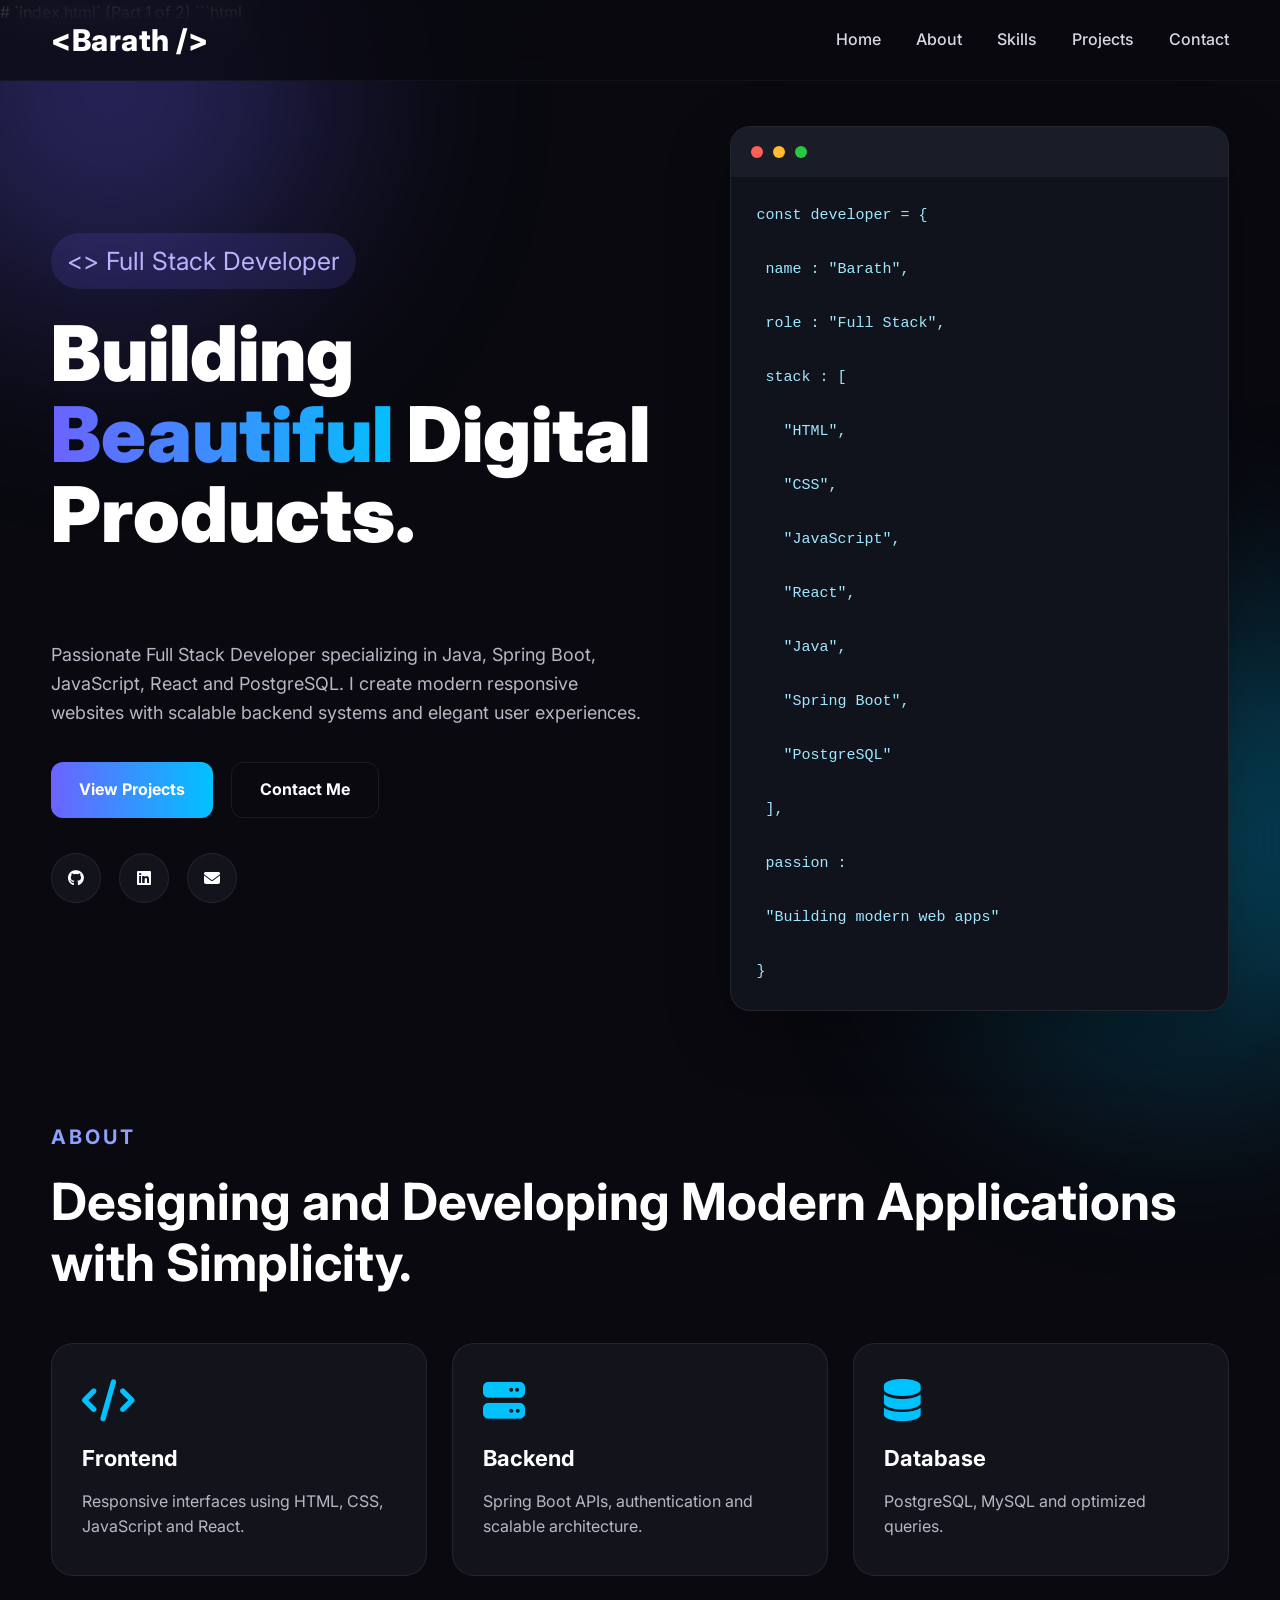
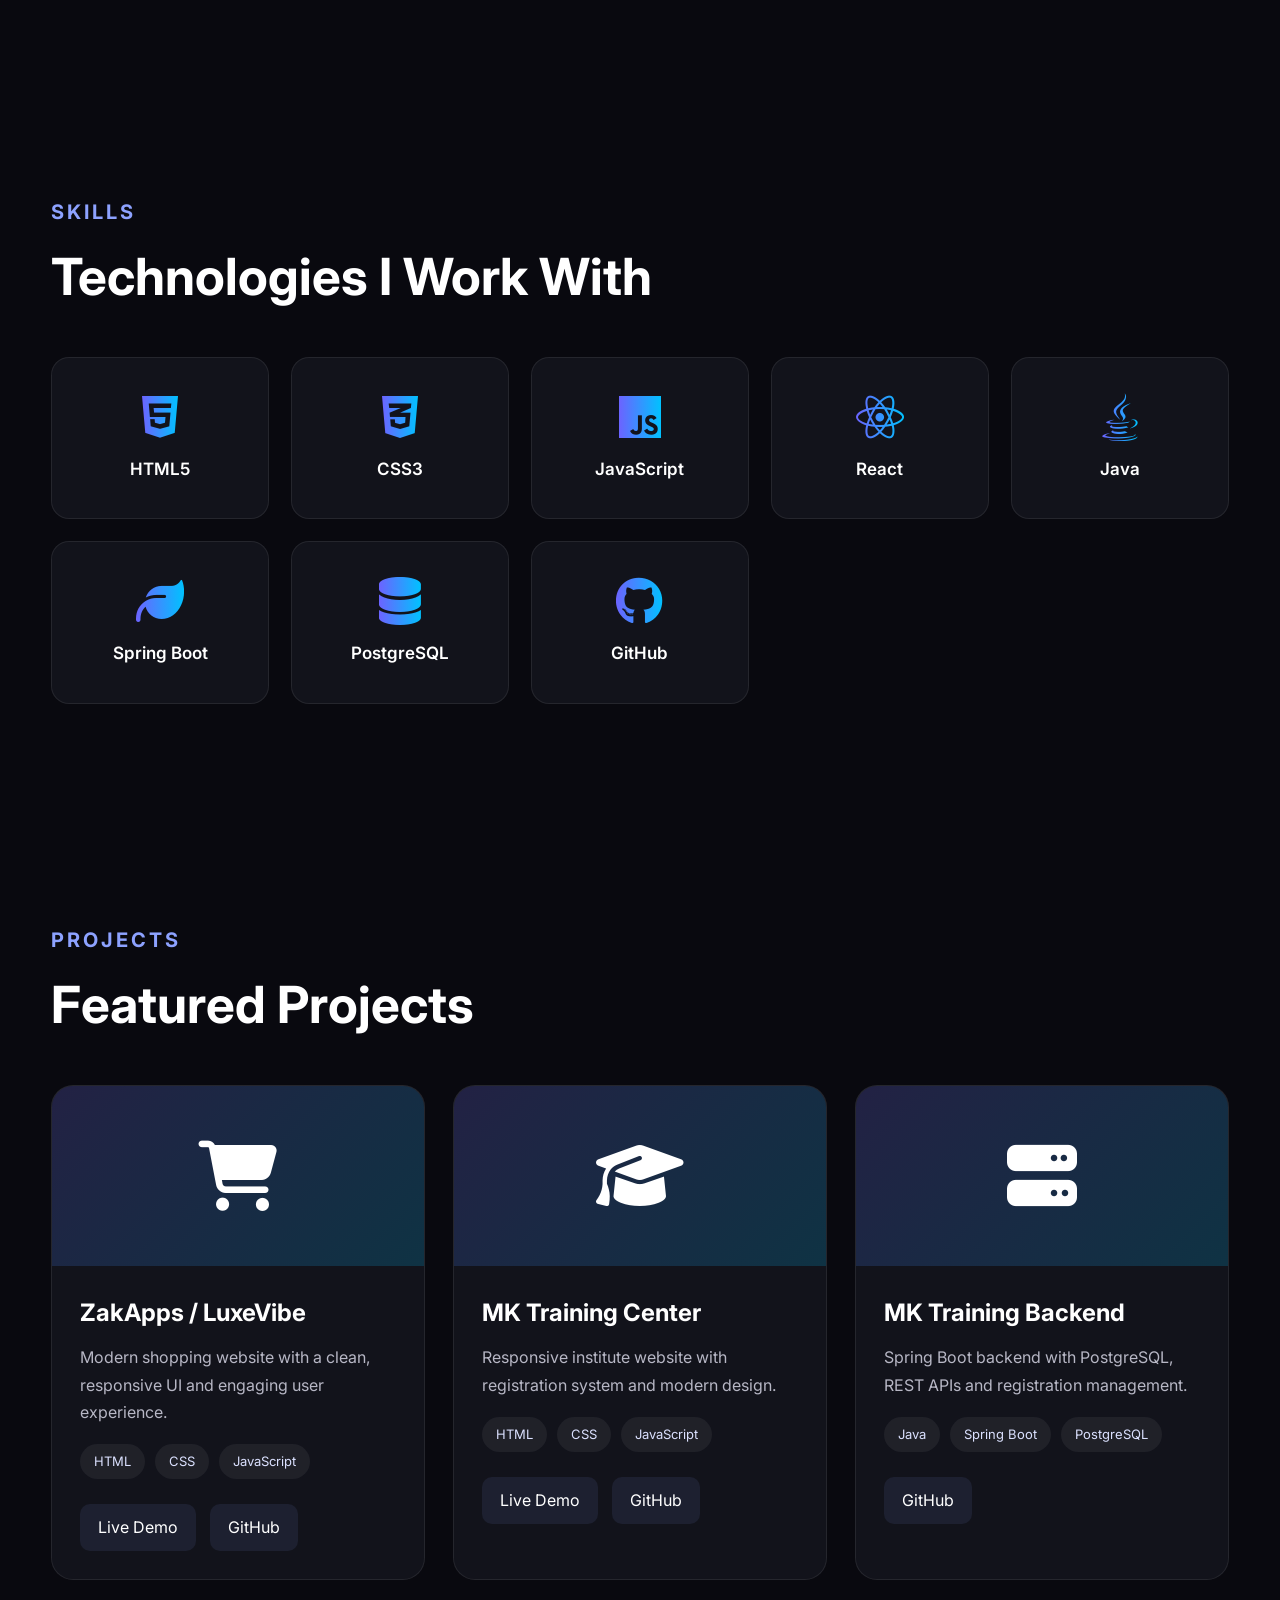
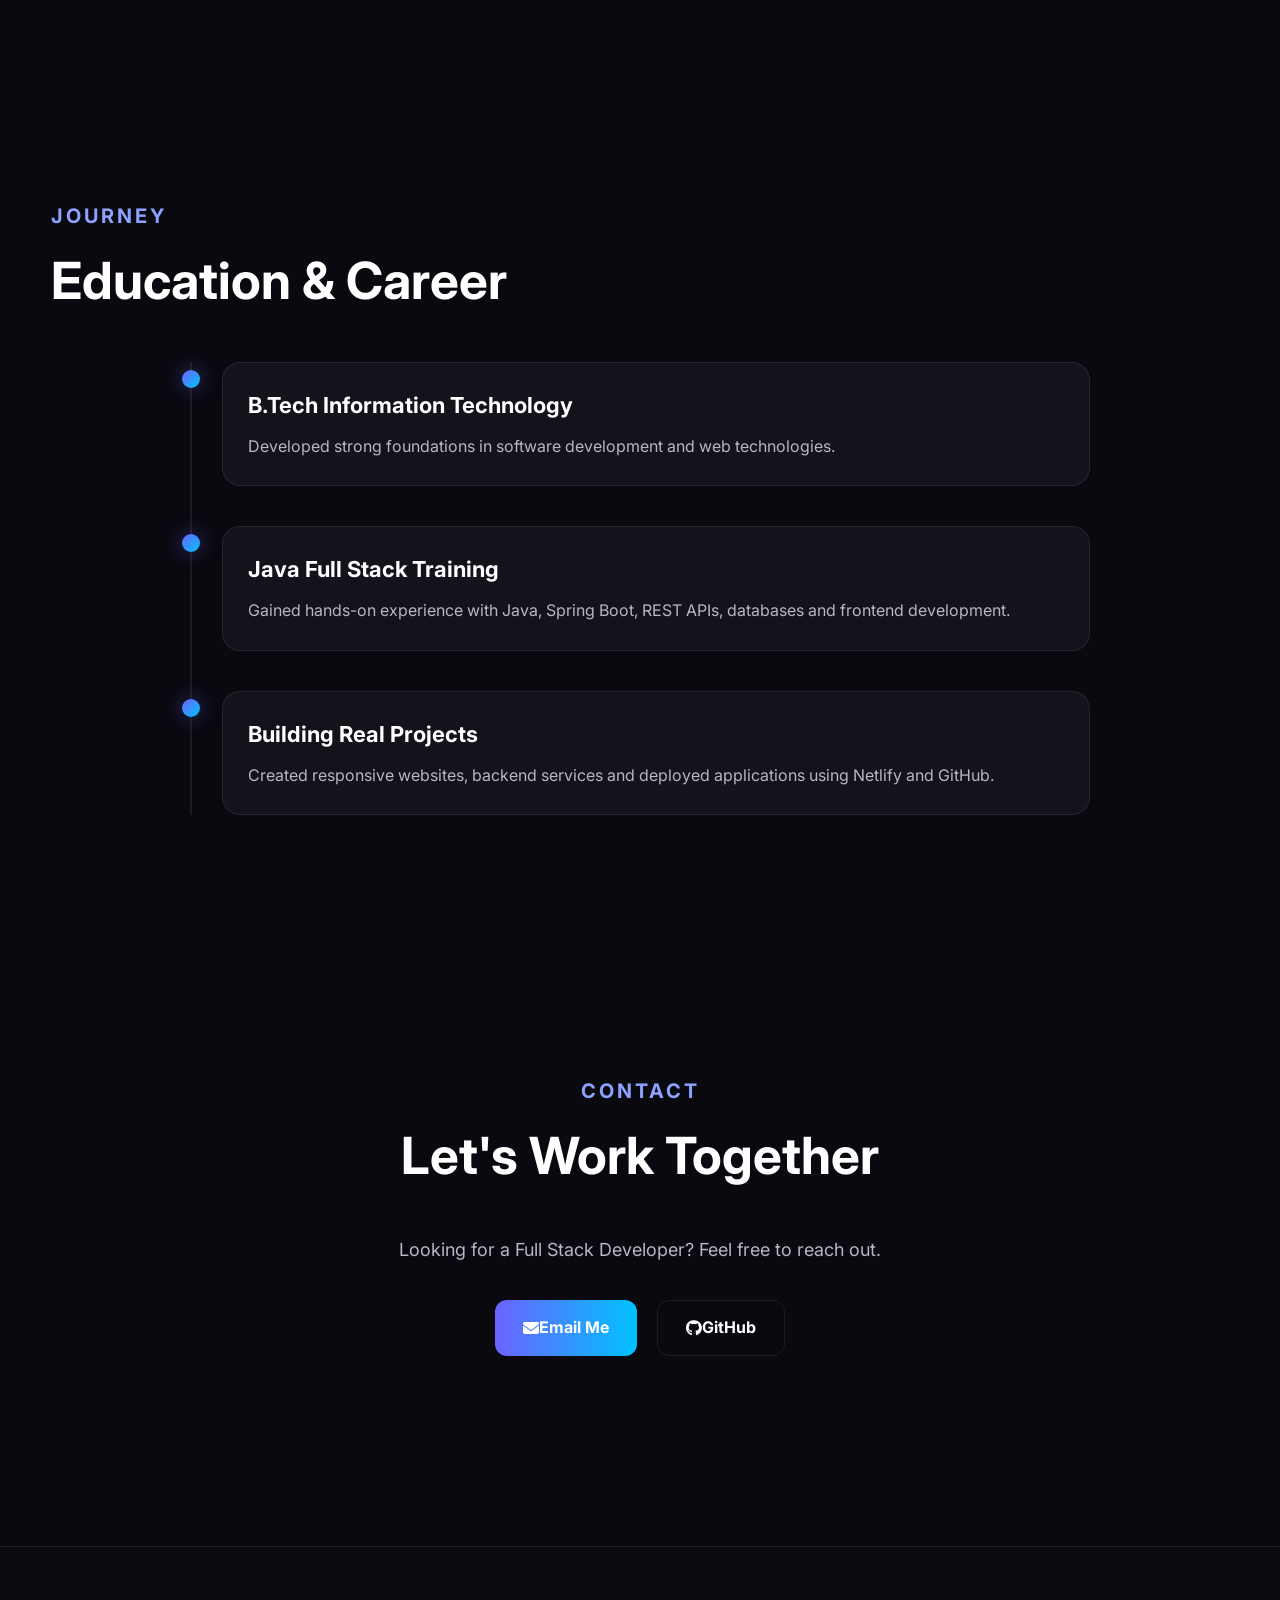
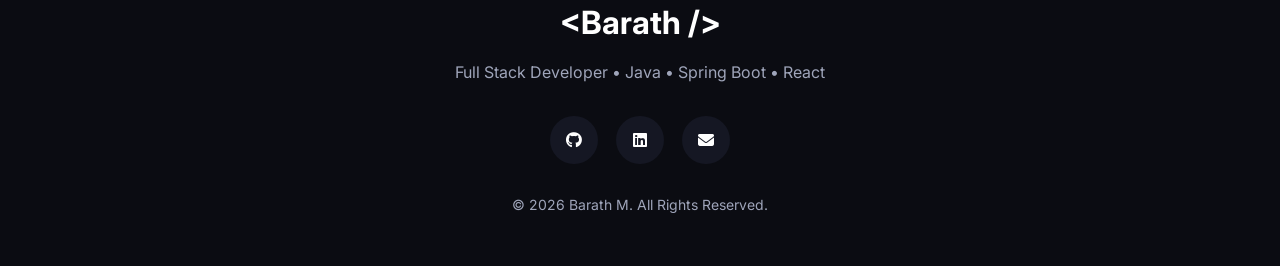
==== commit 8fdd9128: "final update" ====
--- a/index.html
+++ b/index.html
@@ -31,6 +31,7 @@
 
     <link rel="stylesheet"
         href="style.css">
+    <script src="script.js" ></script>
 
 </head>
 
--- a/style.css
+++ b/style.css
@@ -1,6 +1,4 @@
-# `style.css` (Part 1 of 3)
-
-```css
+
 /* ===========================
    GOOGLE FONT & RESET
 =========================== */
@@ -395,10 +393,7 @@
     transform:translateY(-5px);
 
 }
-```
-# `style.css` (Part 2 of 3)
-
-```css
+
 /* ===========================
    HERO RIGHT - CODE WINDOW
 =========================== */
@@ -470,7 +465,7 @@
 .section-tag{
     display:inline-block;
     color:#8da2ff;
-    font-size:14px;
+    font-size:20px;
     letter-spacing:3px;
     margin-bottom:18px;
     font-weight:700;
@@ -654,10 +649,7 @@
         #00C2FF
     );
 }
-```
-# `style.css` (Part 3 of 3)
-
-```css
+
 /* ===========================
    TIMELINE
 =========================== */
@@ -956,4 +948,4 @@
         padding:80px 0;
     }
 }
-```
+
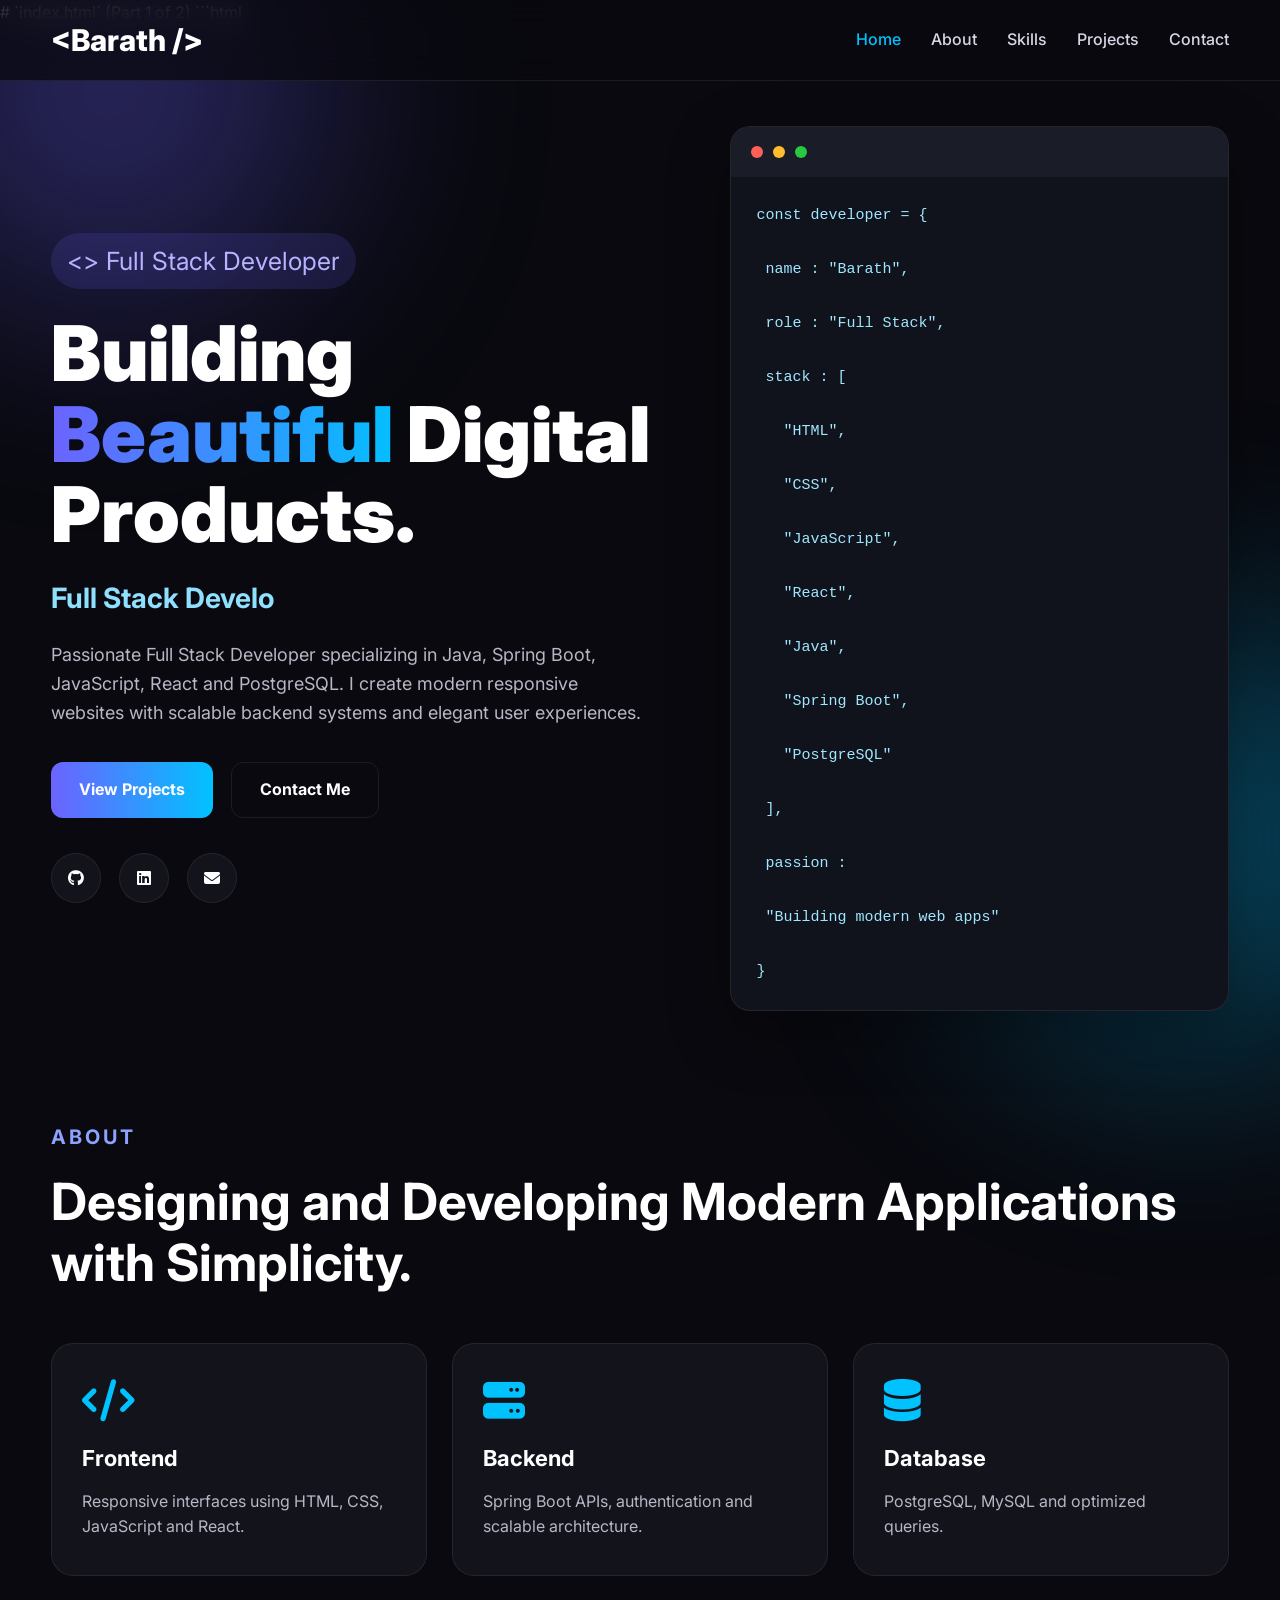
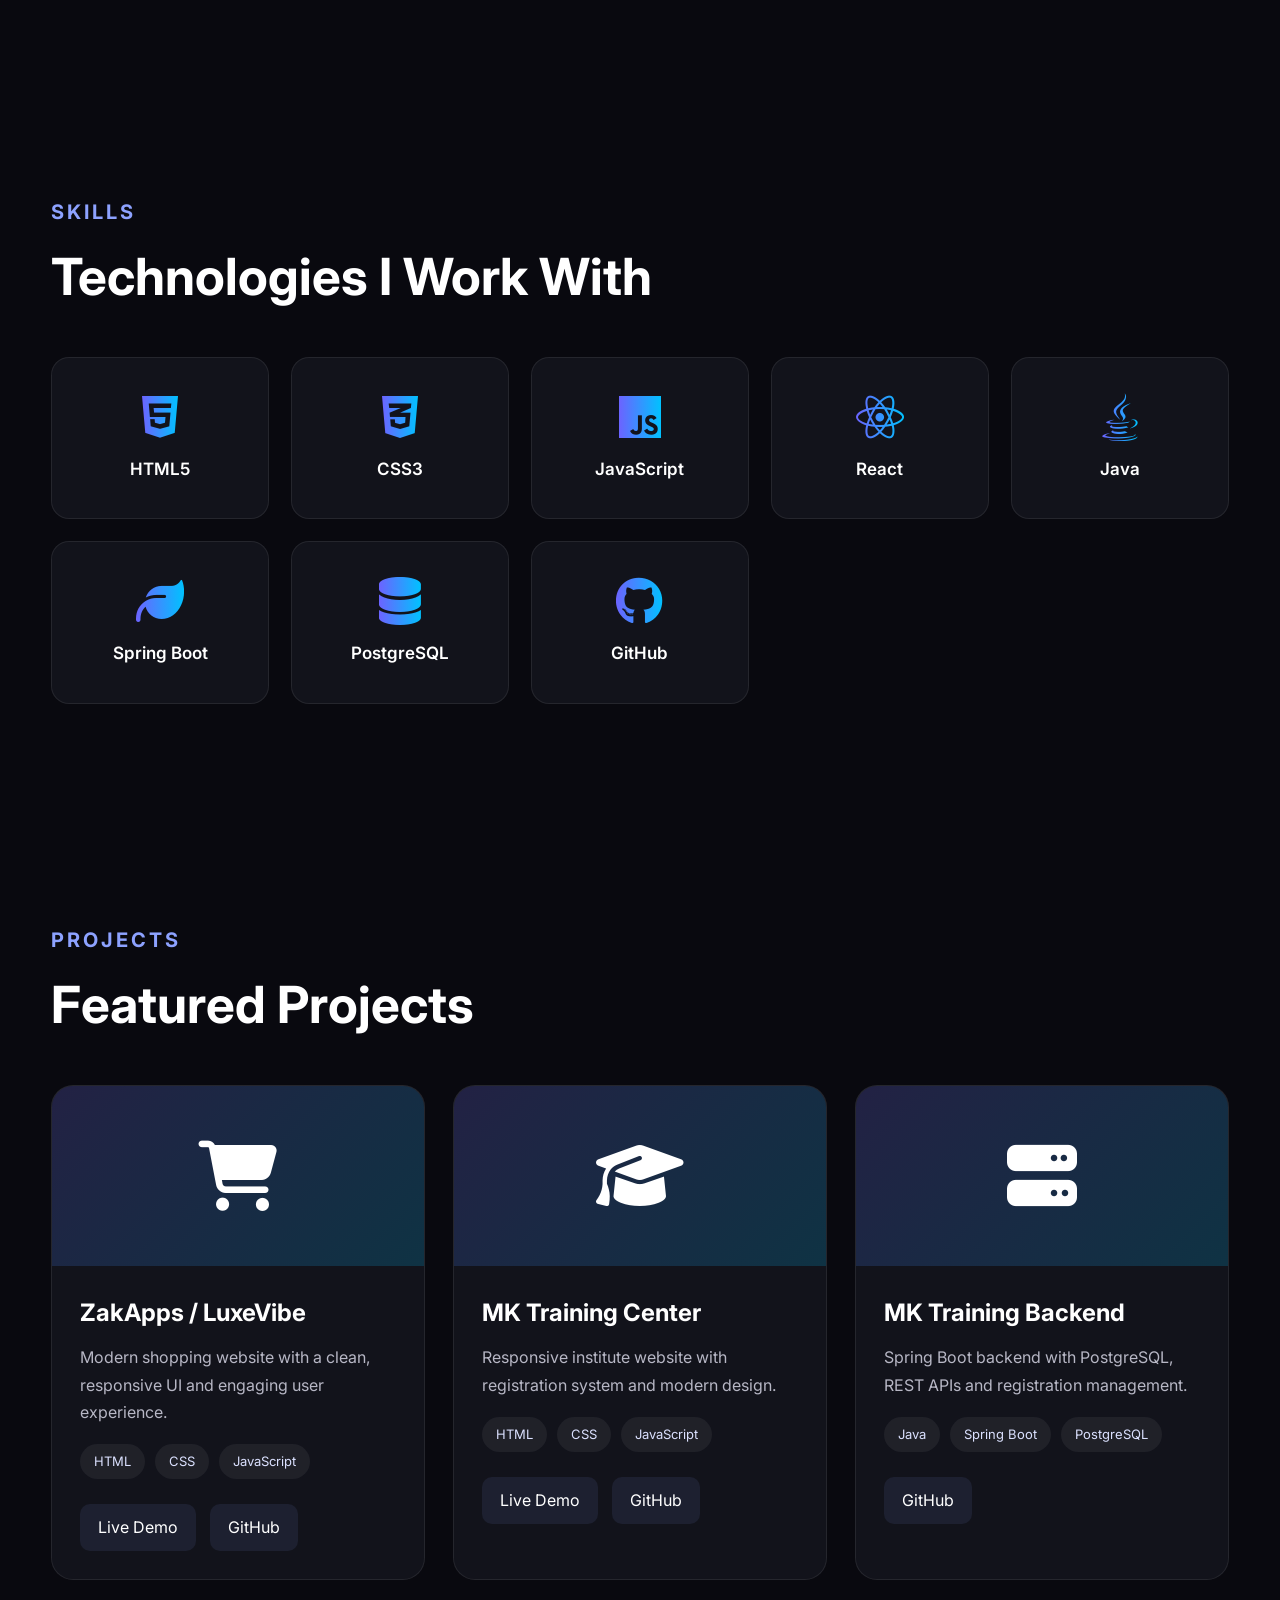
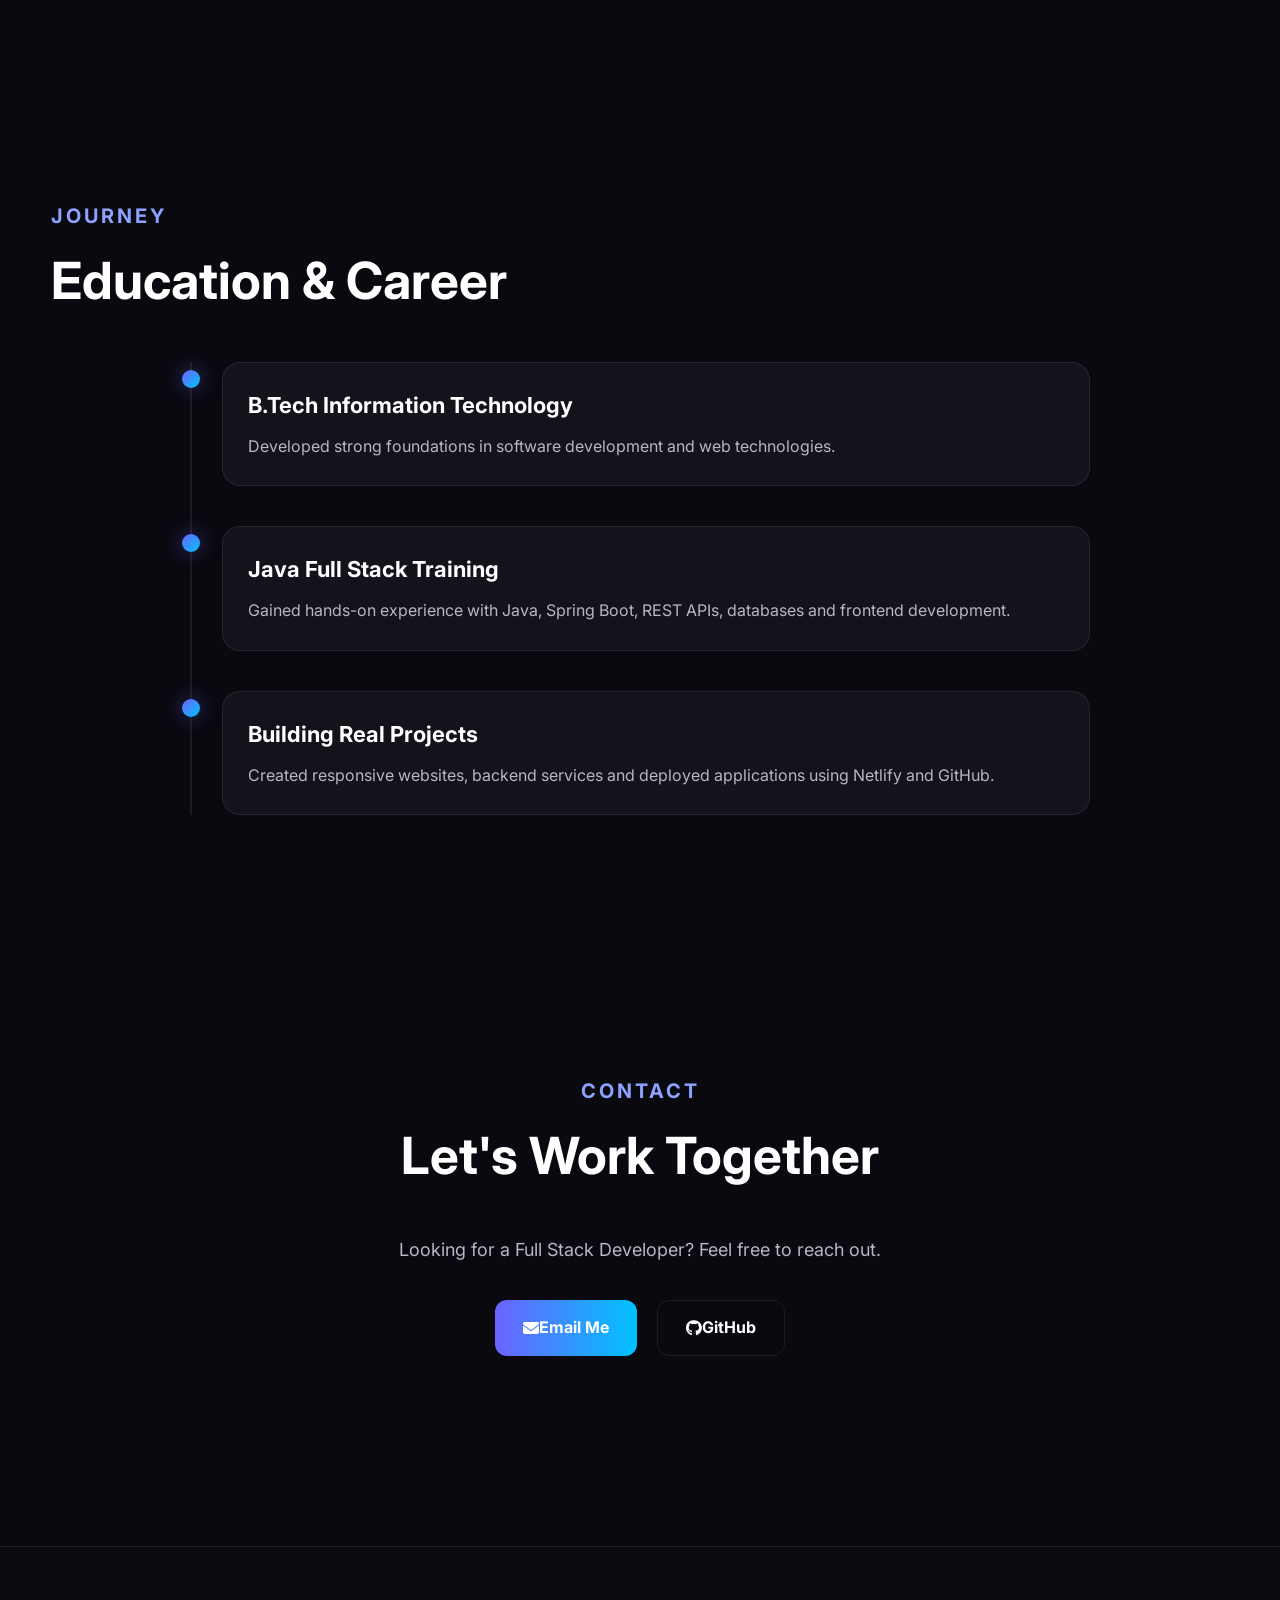
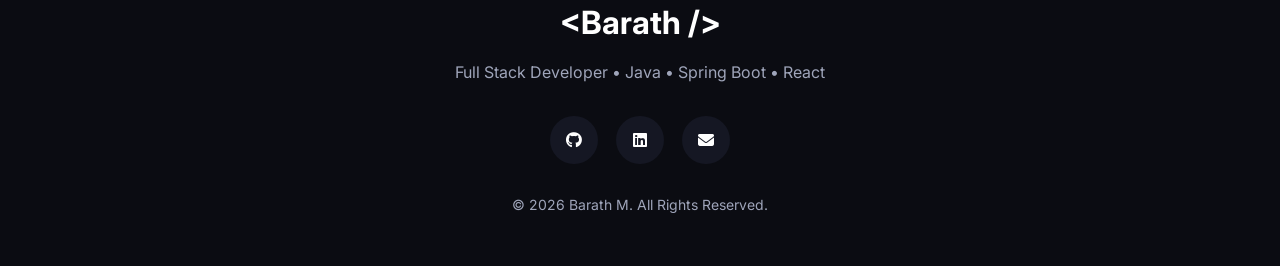
==== commit 78de48ee: "final updt" ====
--- a/index.html
+++ b/index.html
@@ -31,7 +31,7 @@
 
     <link rel="stylesheet"
         href="style.css">
-    <script src="script.js" ></script>
+    
 
 </head>
 
--- a/style.css
+++ b/style.css
@@ -103,92 +103,109 @@
 
 }
 
-/* ===========================
+
+/* =========================
    HEADER
-=========================== */
-
-header{
-
-    position:fixed;
-
-    width:100%;
-
-    top:0;
-    left:0;
-
-    z-index:999;
-
-    backdrop-filter:blur(18px);
-
-    background:rgba(9,9,15,.75);
-
-    border-bottom:1px solid rgba(255,255,255,.04);
-
-}
-
-.nav-wrapper{
-
-    display:flex;
-
-    justify-content:space-between;
-
-    align-items:center;
-
-    height:80px;
-
-}
-
-.logo{
-
-    color:#fff;
-
-    font-size:30px;
-
-    font-weight:800;
-
-    letter-spacing:.5px;
-
-}
-
-.logo:hover{
-
-    color:var(--secondary);
-
-}
-
-nav{
-
-    display:flex;
-
-    gap:35px;
-
-}
-
-nav a{
-
-    color:#d7d7e5;
-
-    font-weight:500;
-
-    transition:.3s;
-
-}
-
-nav a:hover{
-
-    color:#fff;
-
-}
-
-#menu-btn{
-
-    display:none;
-
-    font-size:28px;
-
-    cursor:pointer;
-
-}
+========================= */
+
+header {
+    position: fixed;
+    top: 0;
+    left: 0;
+    width: 100%;
+    z-index: 1000;
+
+    background: rgba(9, 9, 15, 0.85);
+    backdrop-filter: blur(15px);
+
+    border-bottom: 1px solid rgba(255, 255, 255, 0.08);
+}
+
+.nav-wrapper {
+    display: flex;
+    justify-content: space-between;
+    align-items: center;
+
+    height: 80px;
+    width: min(1200px, 92%);
+    margin: 0 auto;
+}
+
+/* Logo */
+
+.logo {
+    text-decoration: none;
+    color: #ffffff;
+    font-size: 30px;
+    font-weight: 800;
+    transition: 0.3s;
+}
+
+.logo:hover {
+    color: #00c2ff;
+}
+
+/* Navigation */
+
+#nav {
+    display: flex;
+    align-items: center;
+    gap: 30px;
+}
+
+#nav a {
+    text-decoration: none;
+    color: #d7d7e5;
+    font-size: 16px;
+    font-weight: 500;
+    transition: 0.3s;
+}
+
+#nav a:hover,
+#nav a.active {
+    color: #00c2ff;
+}
+
+/* Menu Button */
+
+#menu-btn {
+    display: none;
+    font-size: 28px;
+    color: #ffffff;
+    cursor: pointer;
+}
+
+/* =========================
+   MOBILE
+========================= */
+
+@media (max-width: 992px) {
+
+    #menu-btn {
+        display: block;
+    }
+
+    #nav {
+        display: none;
+        flex-direction: column;
+        position: absolute;
+        top: 80px;
+        right: 20px;
+        width: 220px;
+        background: #12131b;
+        border: 1px solid rgba(255,255,255,0.08);
+        border-radius: 15px;
+        padding: 20px;
+        gap: 18px;
+        z-index: 9999;
+    }
+
+    #nav.show {
+        display: flex !important;
+    }
+}
+
+
 
 /* ===========================
    HERO
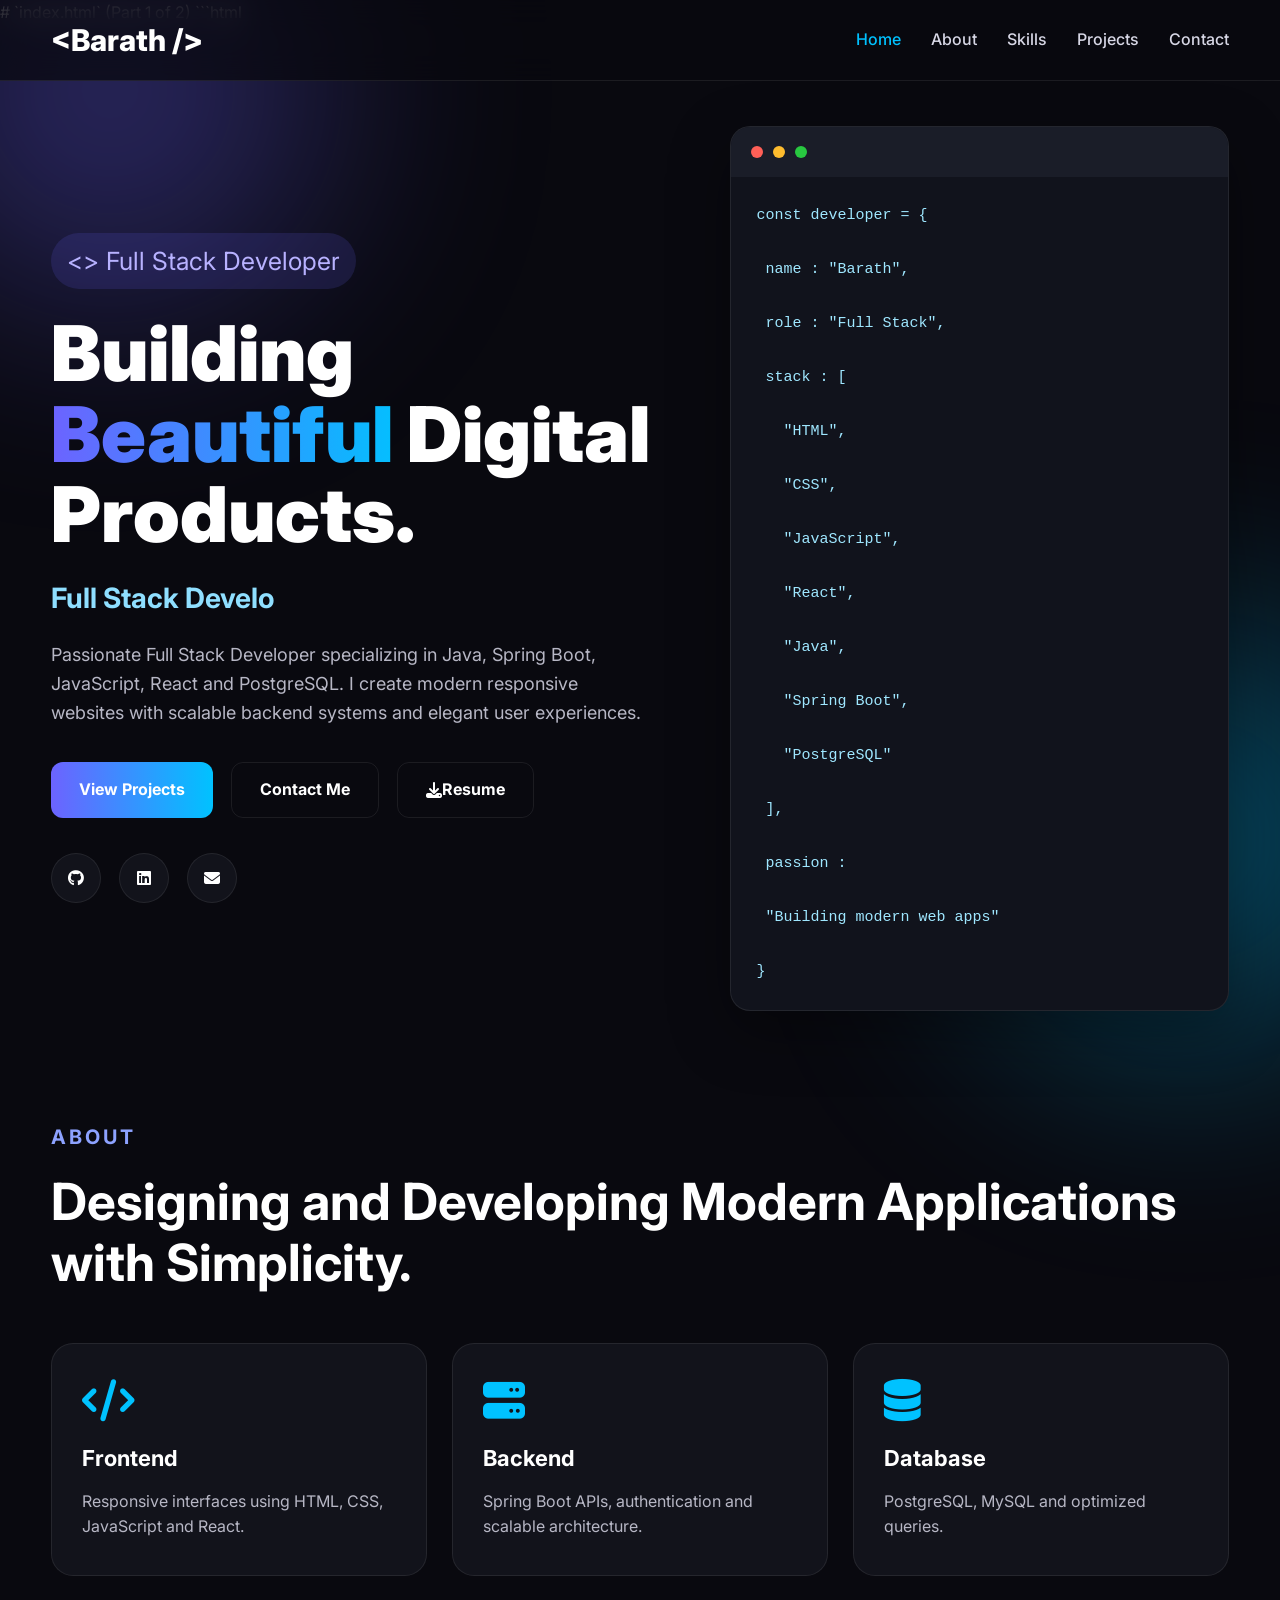
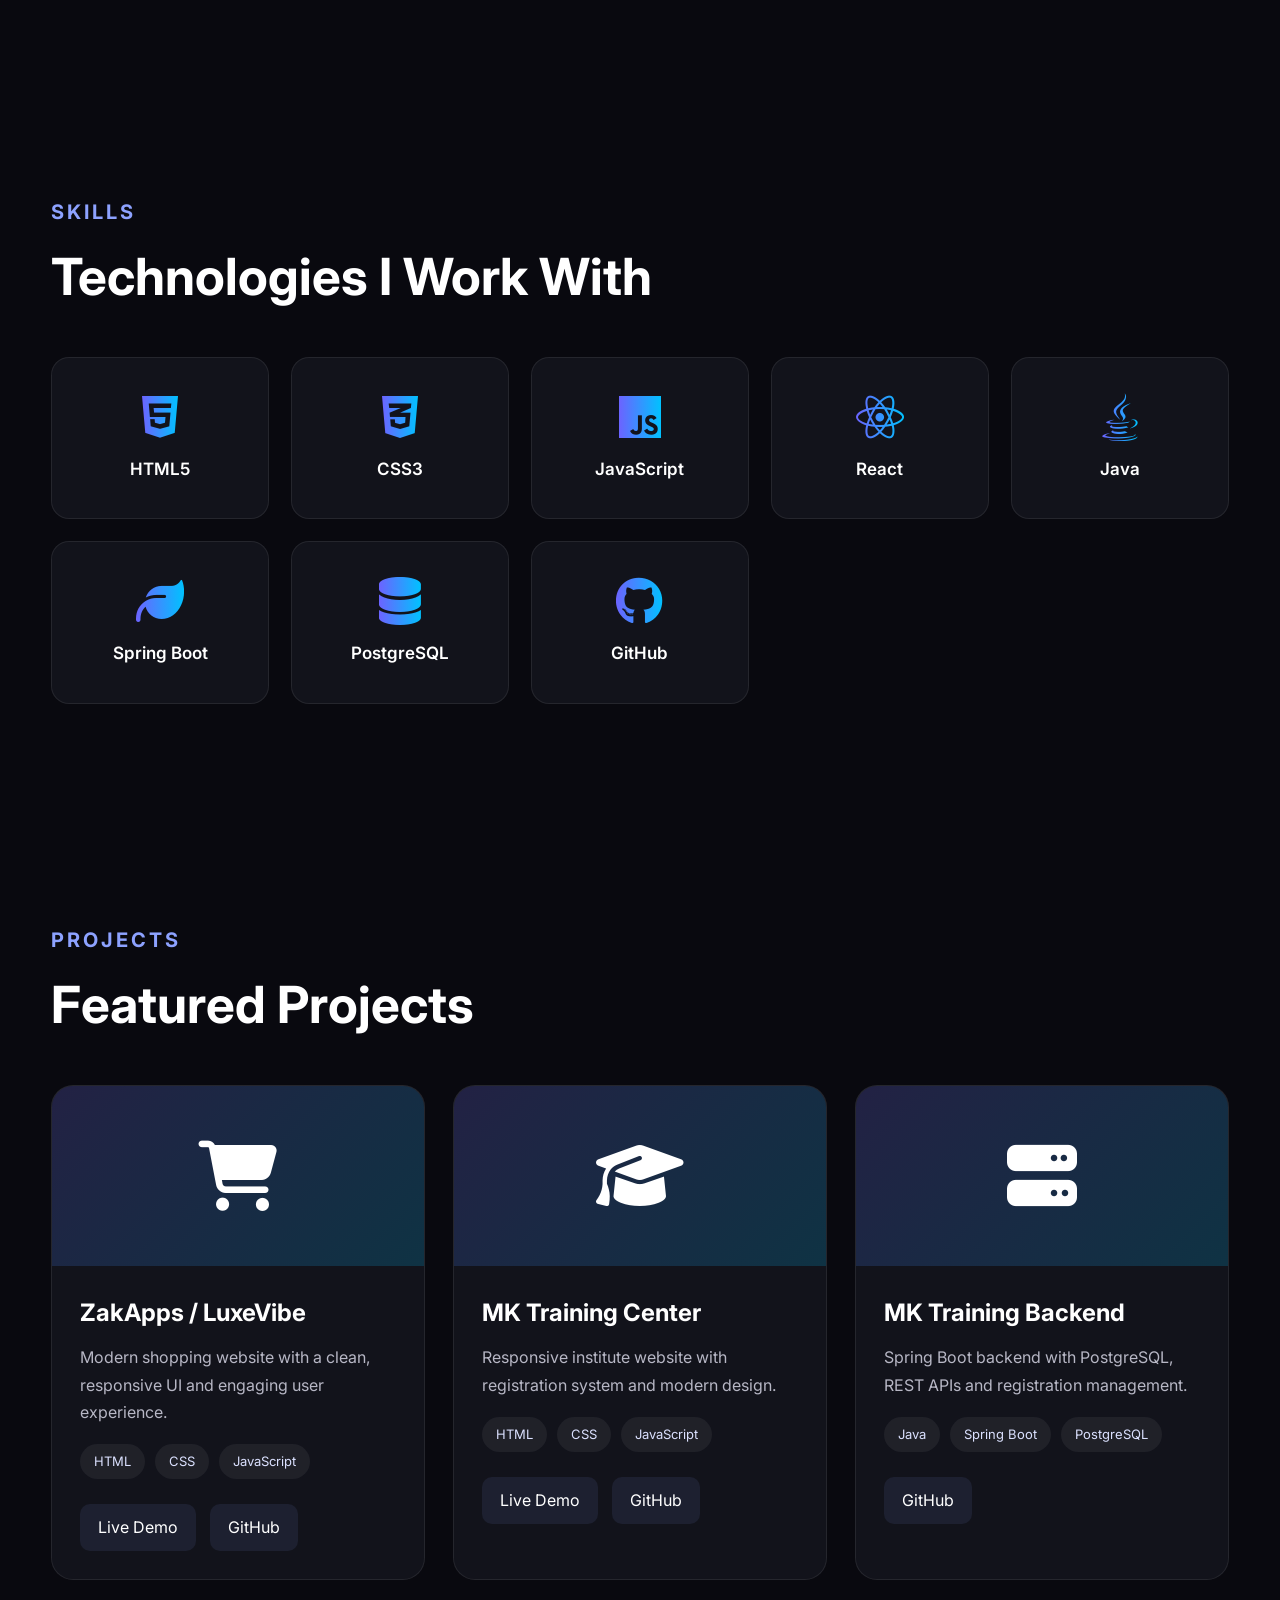
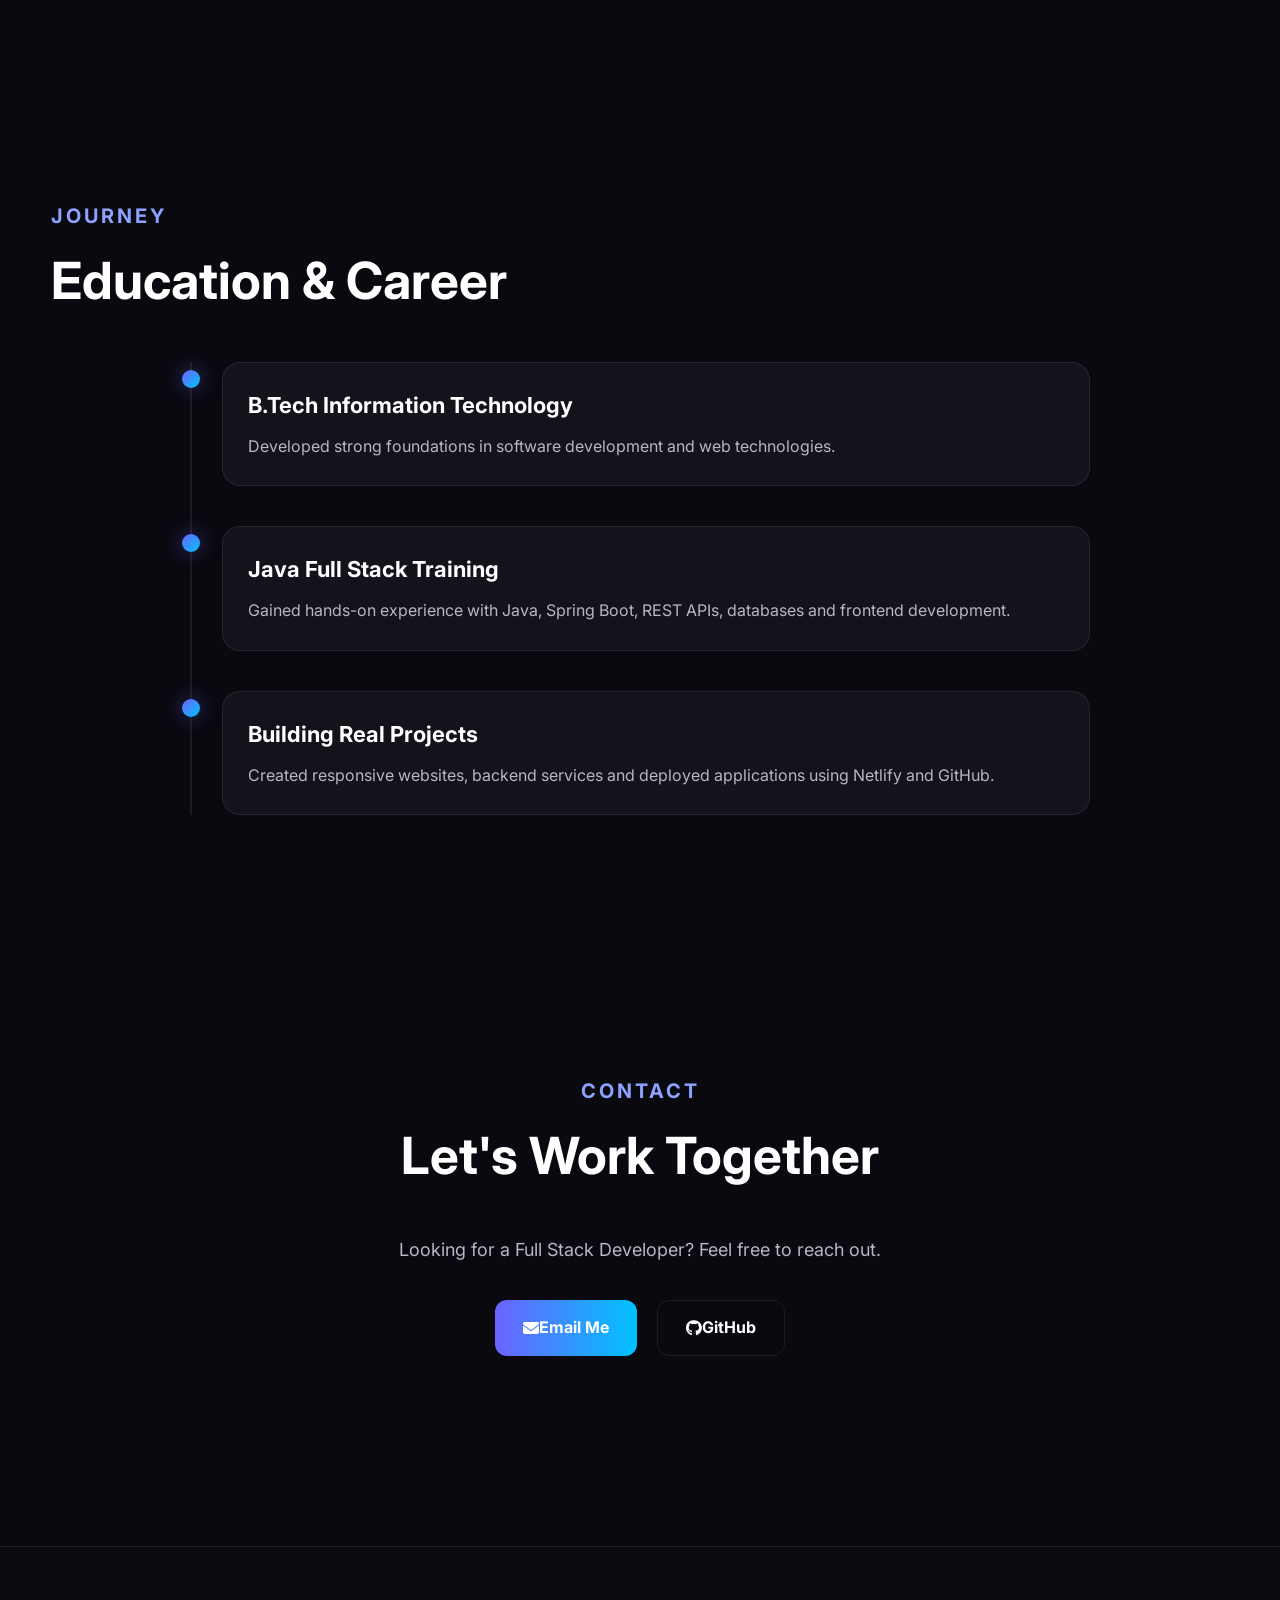
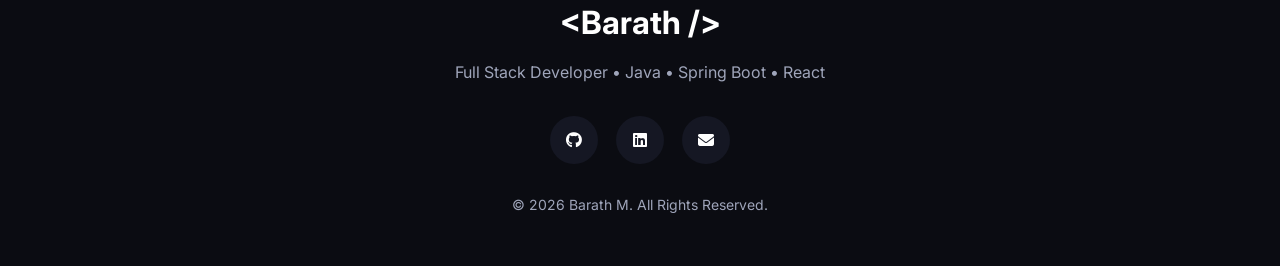
==== commit fbdcb750: "final des" ====
--- a/index.html
+++ b/index.html
@@ -140,6 +140,13 @@
                         Contact Me
 
                     </a>
+                        <a href="assets/resume.pdf"
+                            class="secondary-btn"
+                            download>
+                                <i class="fa-solid fa-download"></i>
+                                Resume
+                        </a>
+
 
                 </div>
 
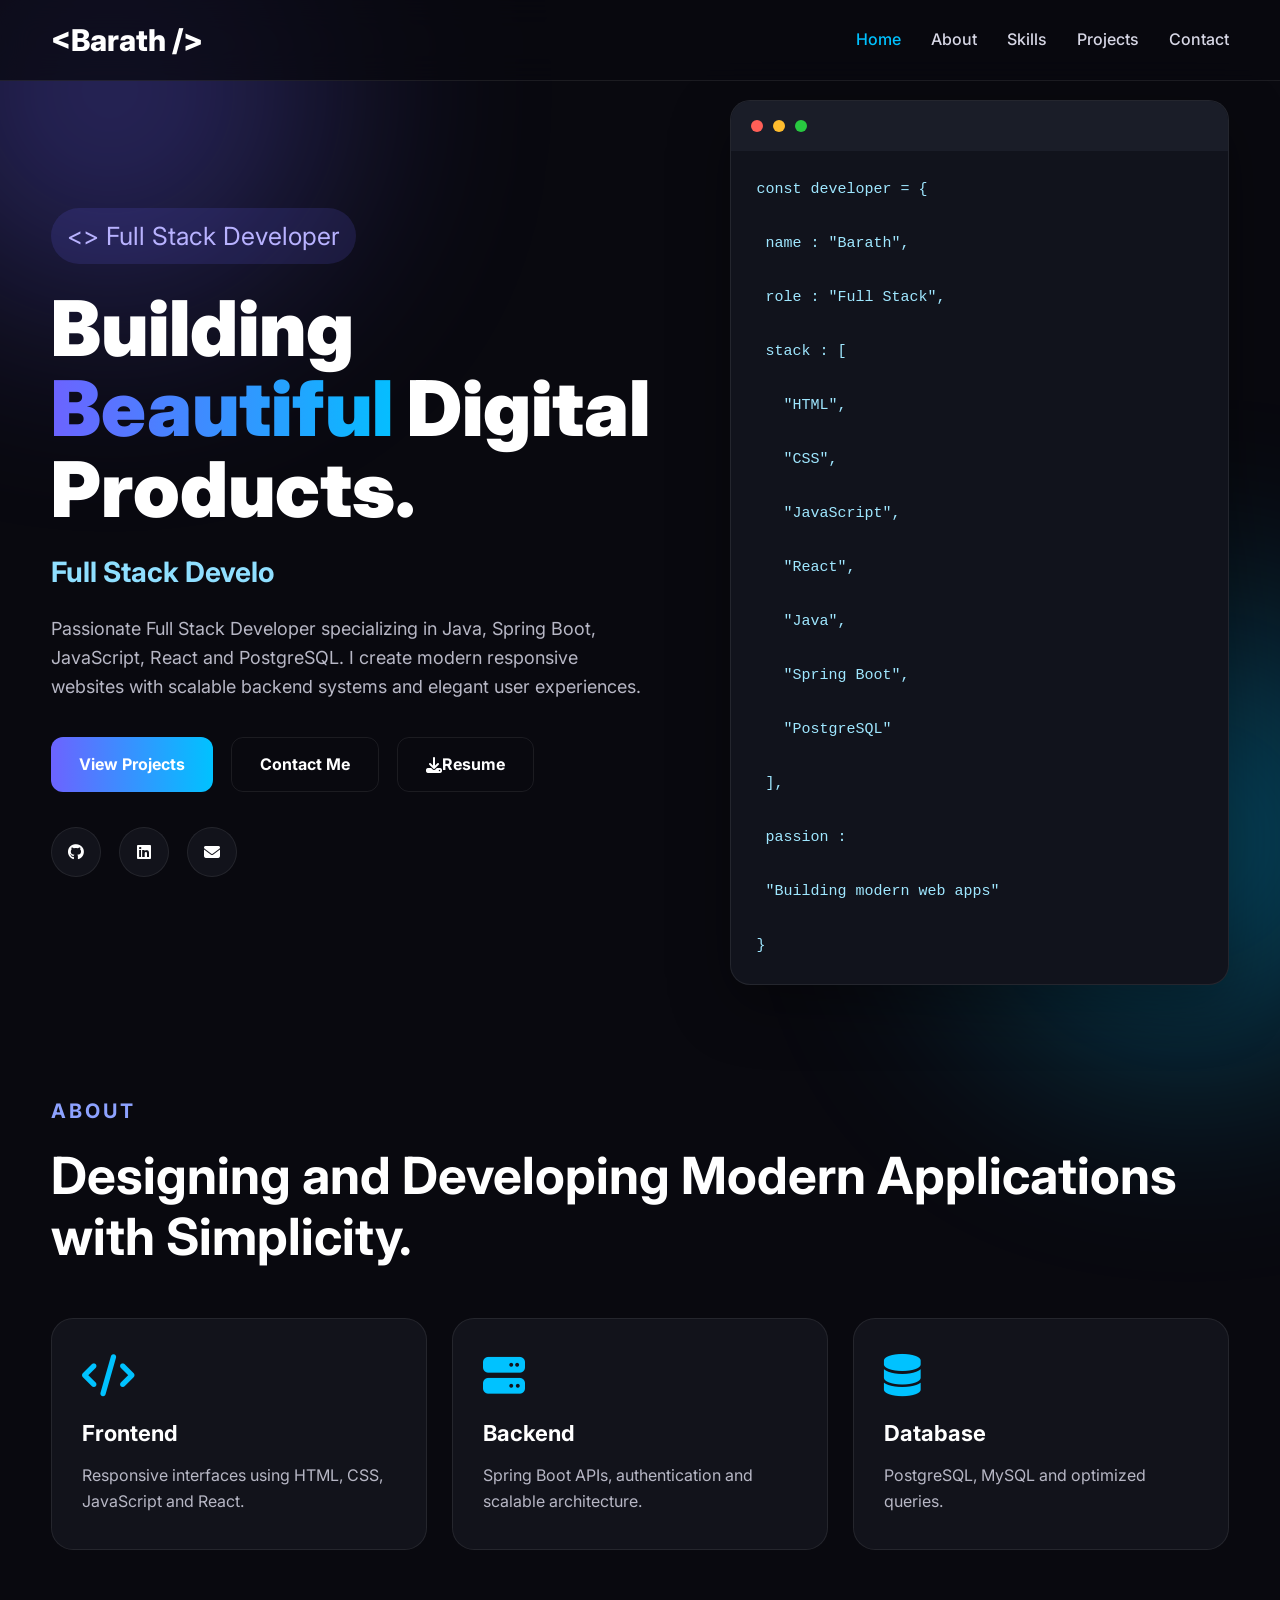
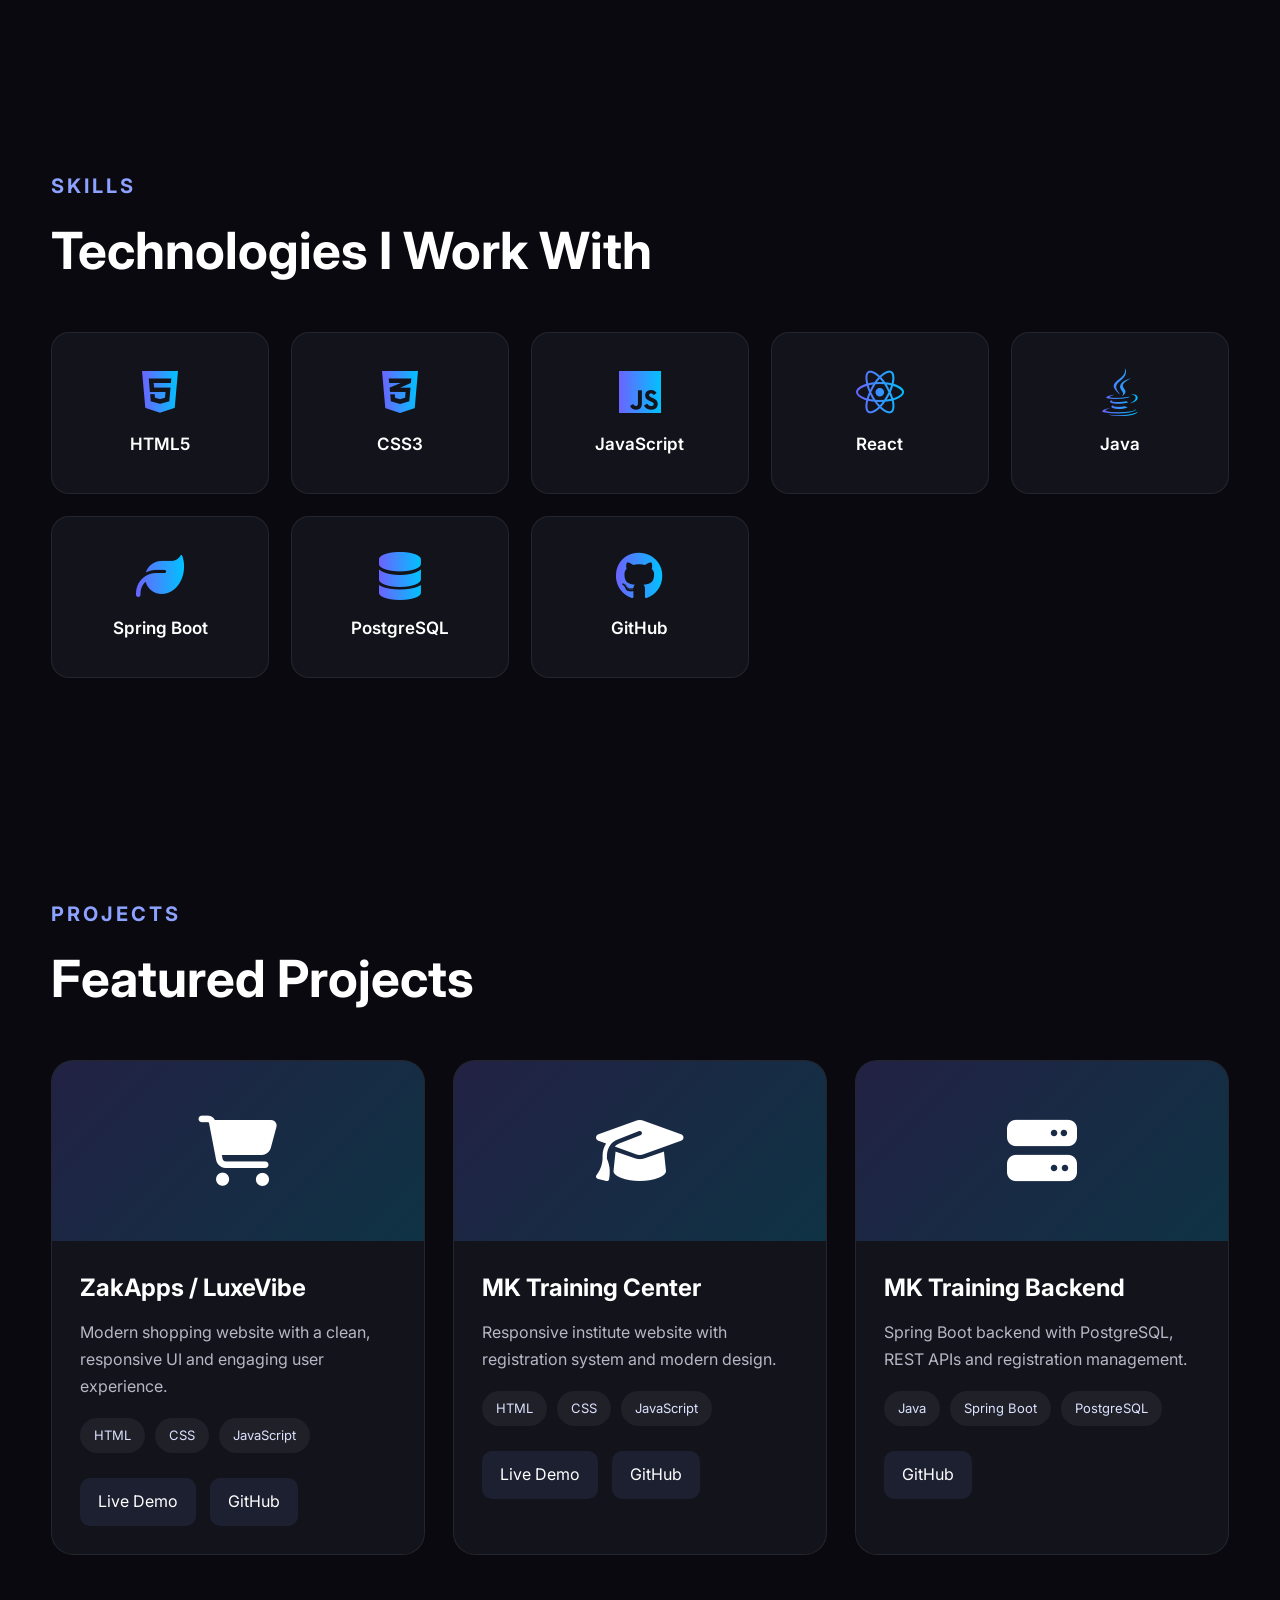
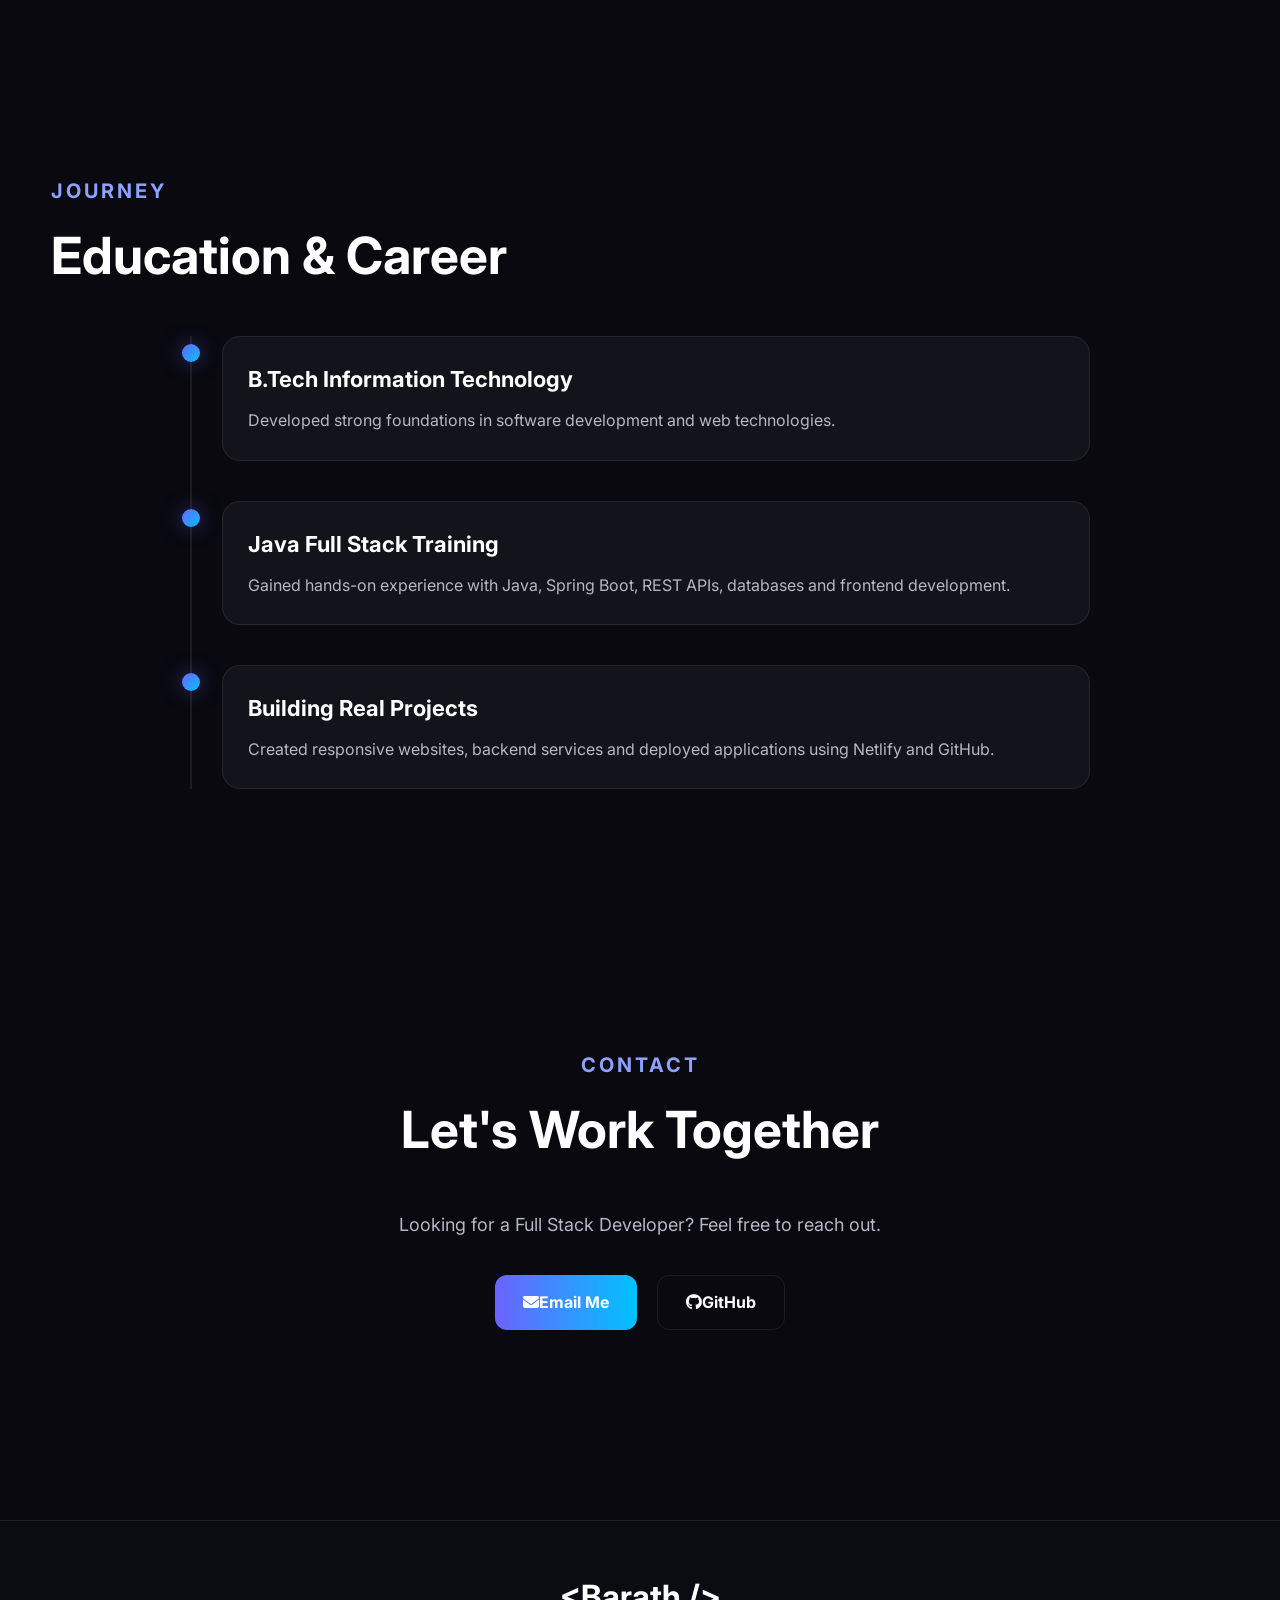
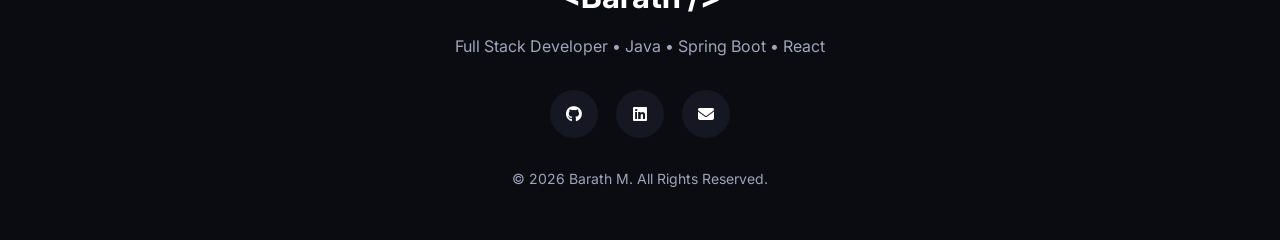
==== commit a58d590d: "final des" ====
--- a/index.html
+++ b/index.html
@@ -1,6 +1,4 @@
-# `index.html` (Part 1 of 2)
-
-```html
+
 <!DOCTYPE html>
 <html lang="en">
 
@@ -414,12 +412,7 @@
 
     </section>
 
-    <!-- Continue in Part 2 -->
-
-
-
-
-    <!-- PROJECTS -->
+
 
     <section id="projects" class="section">
 
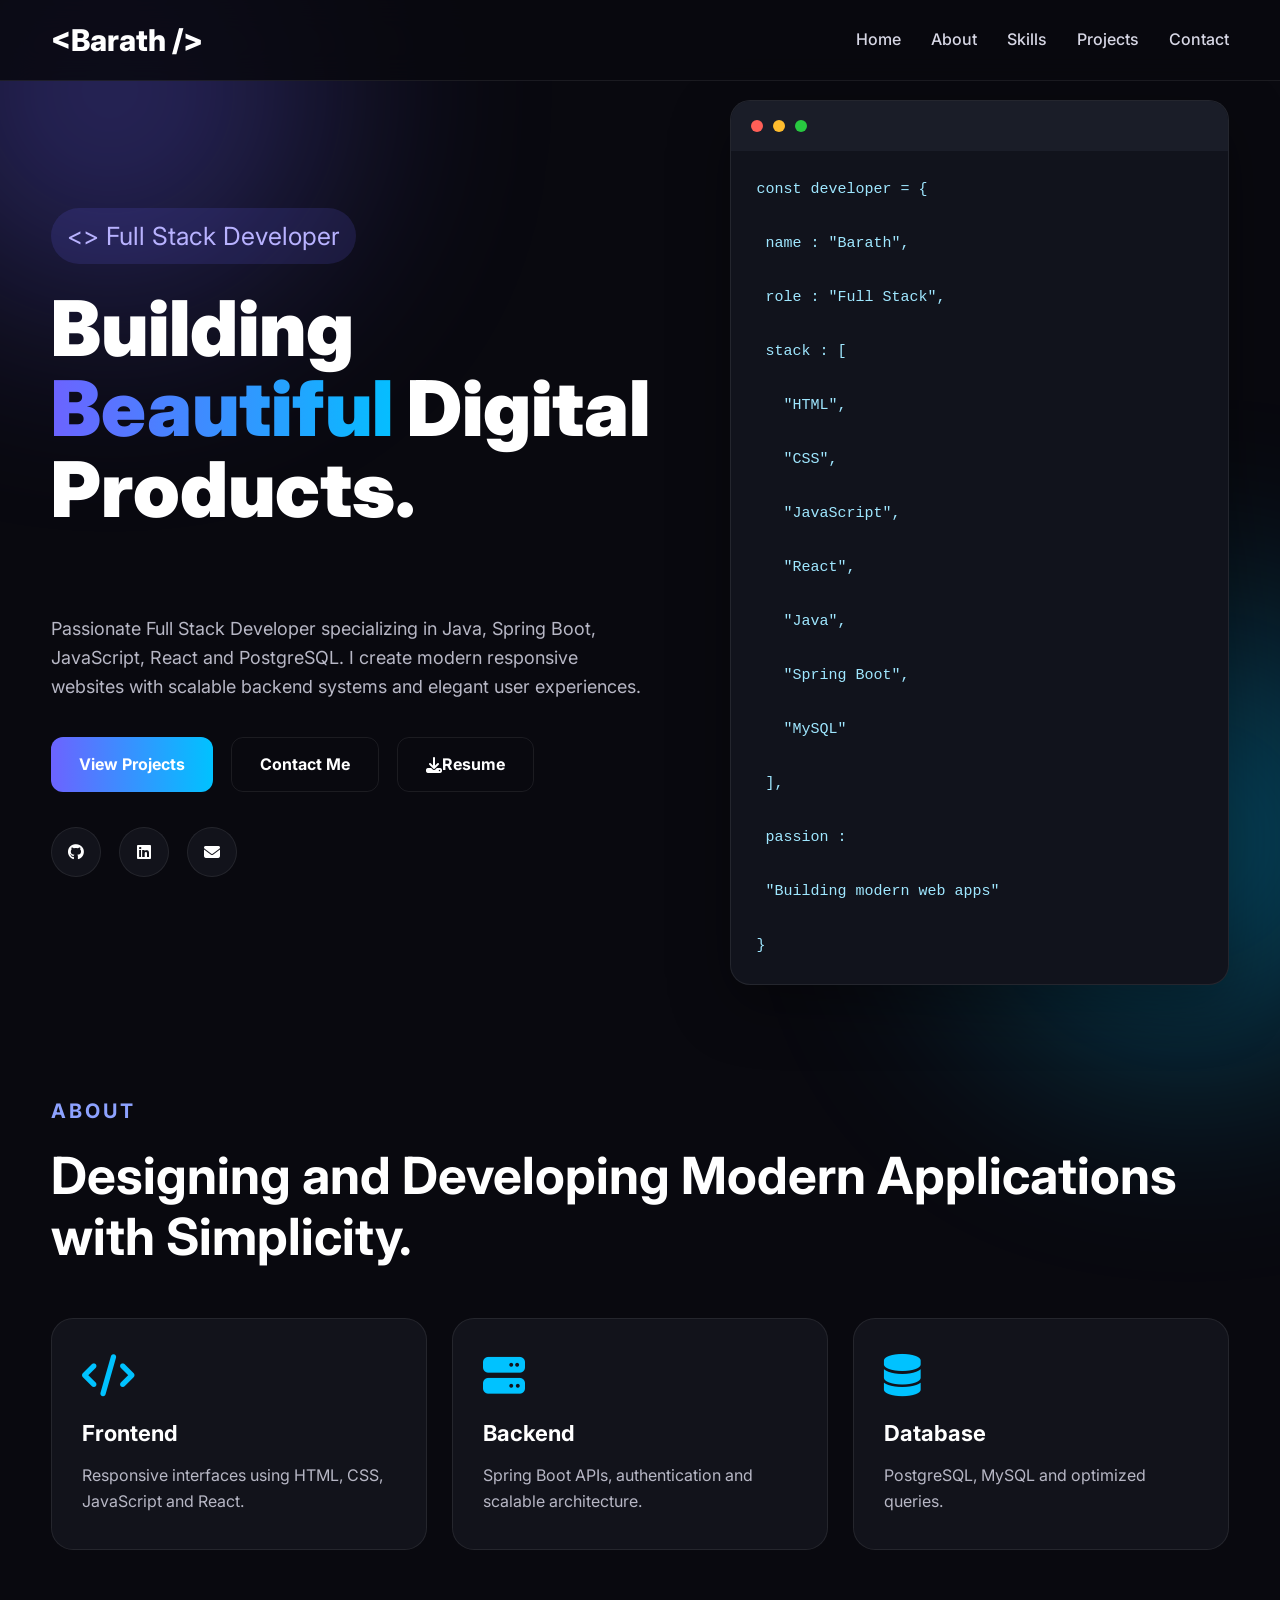
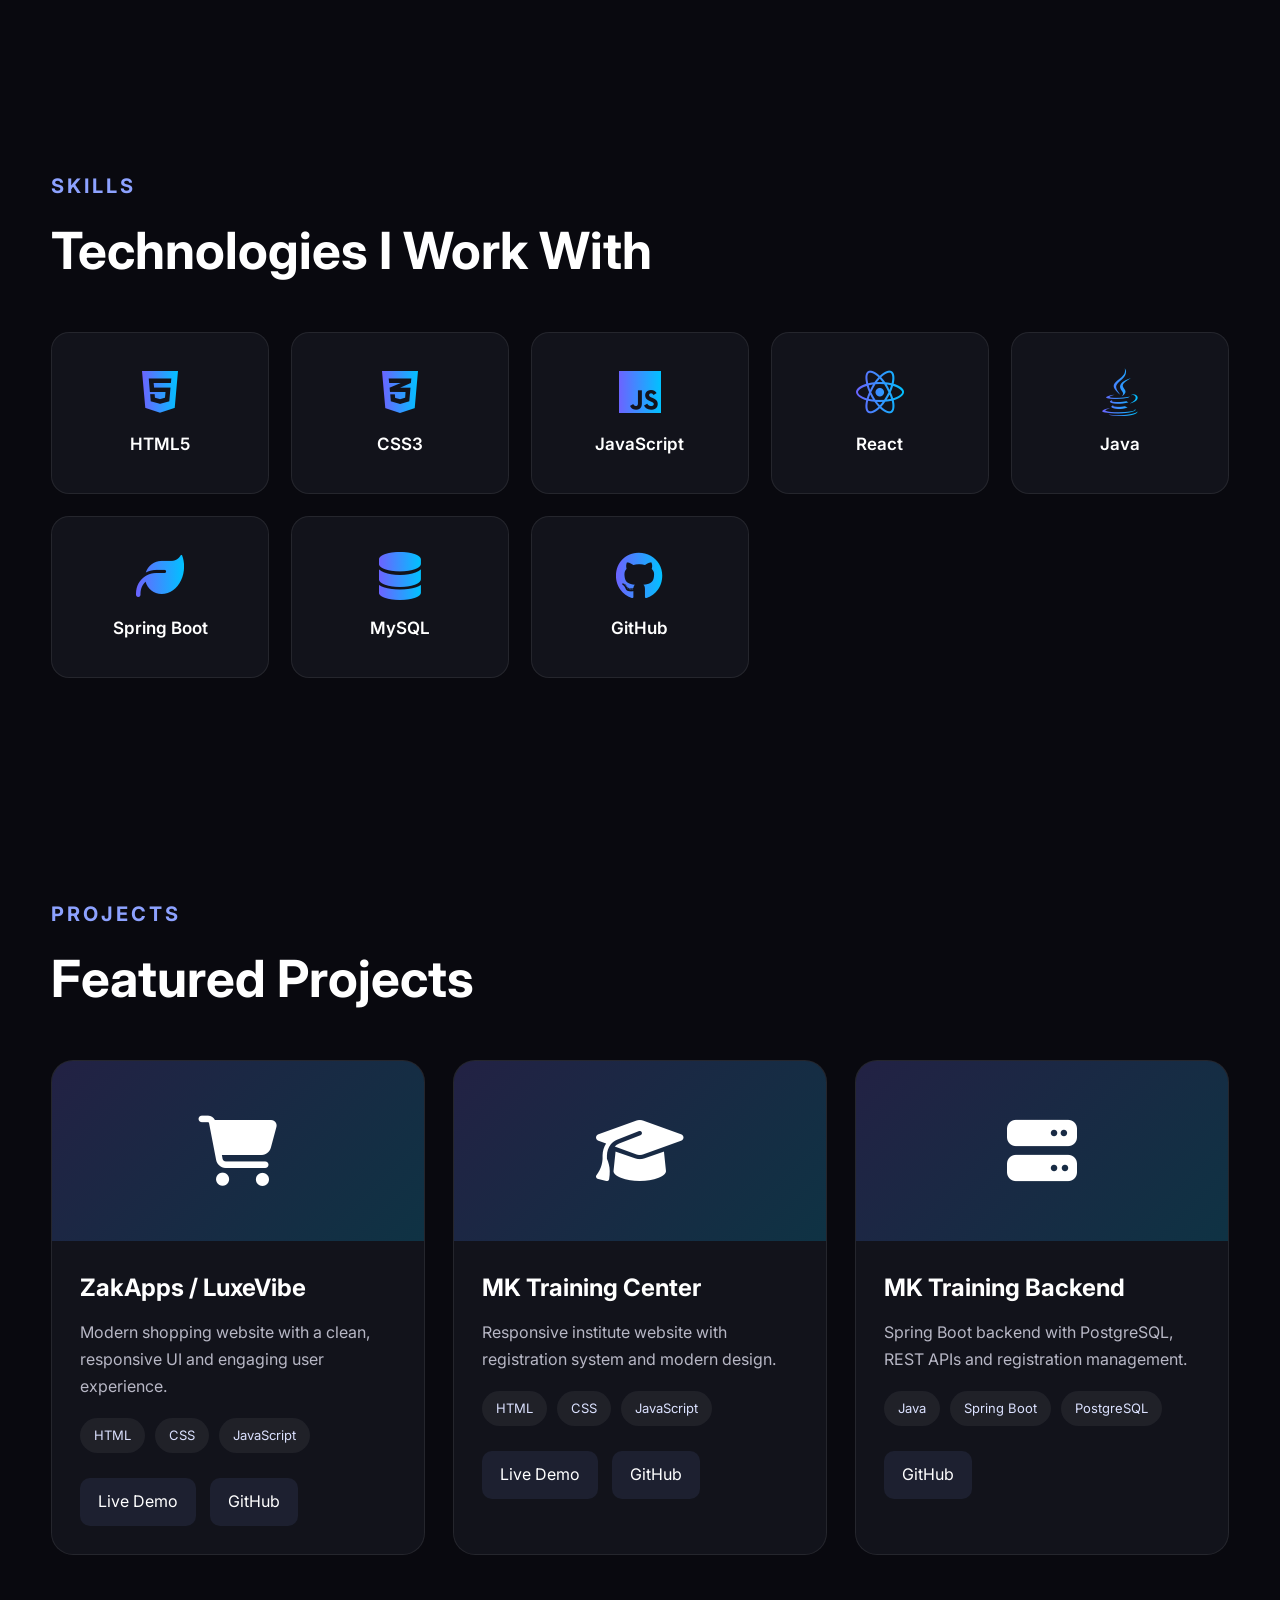
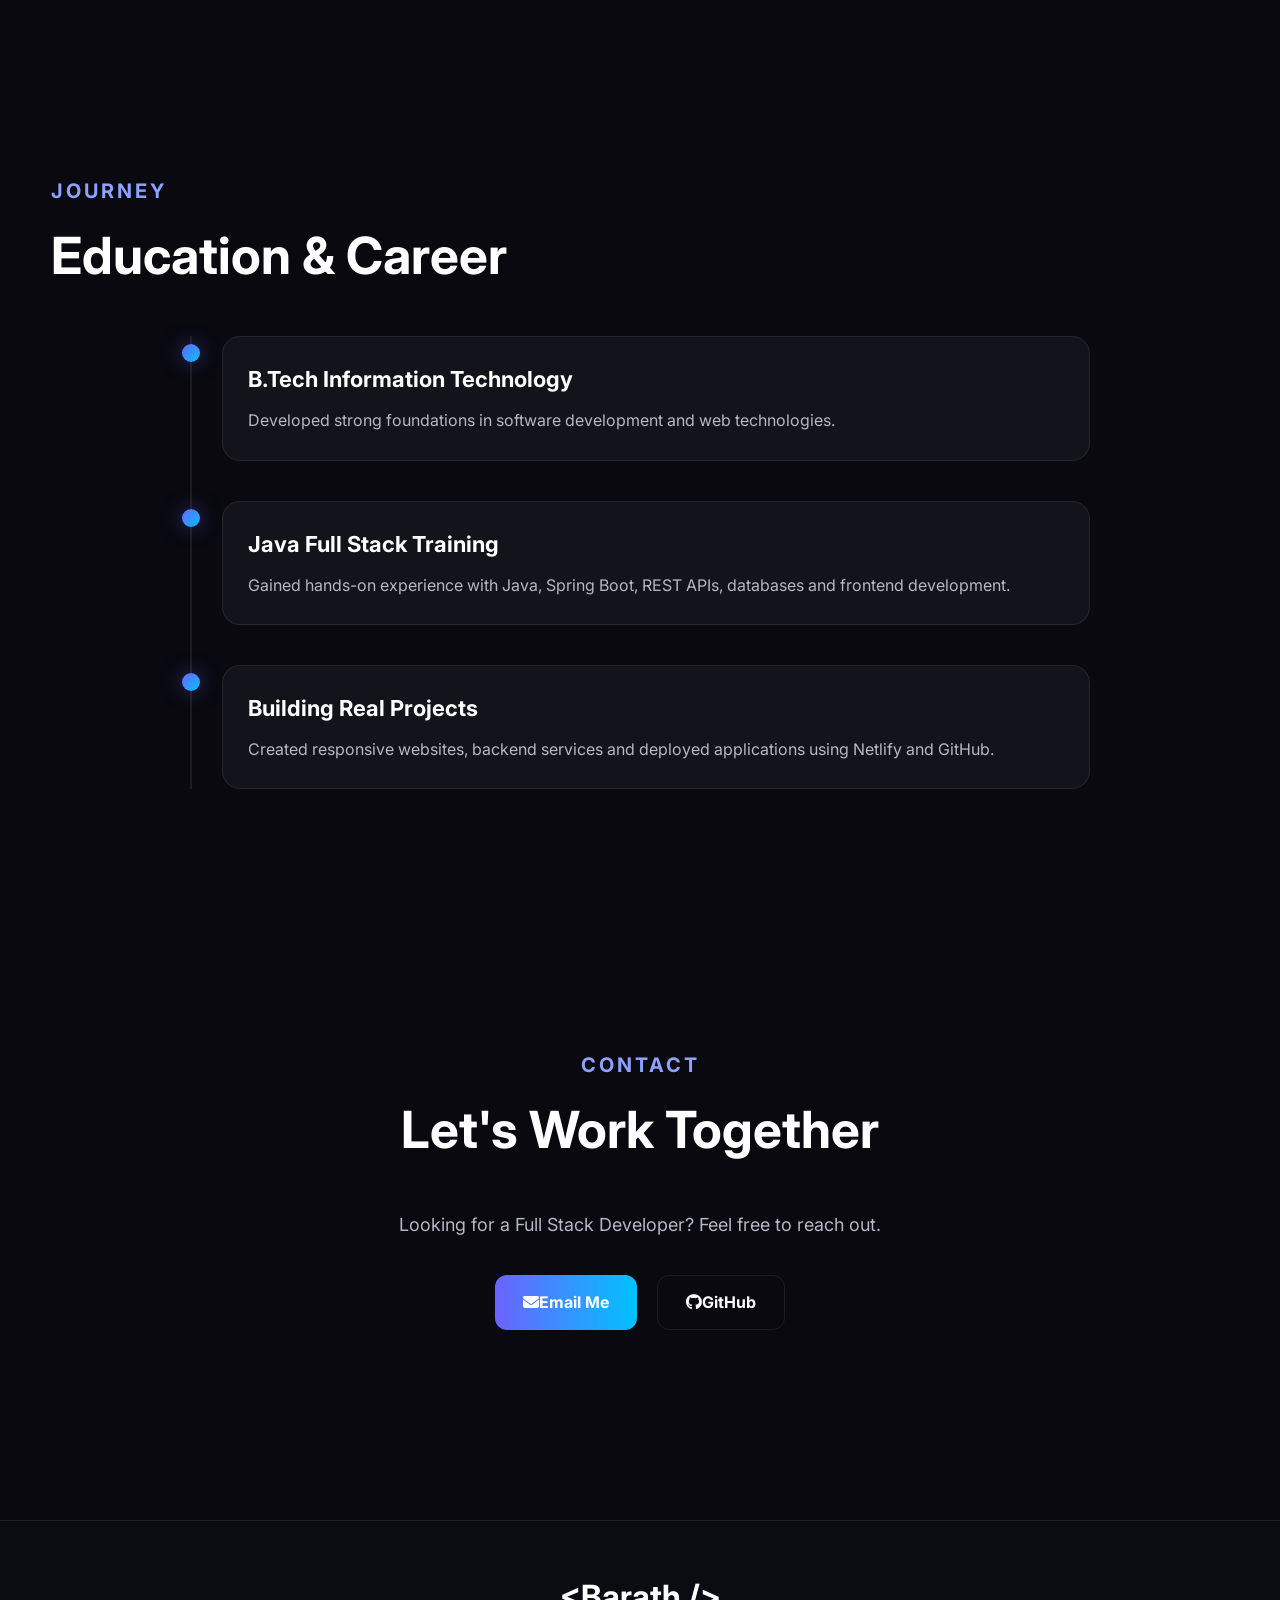
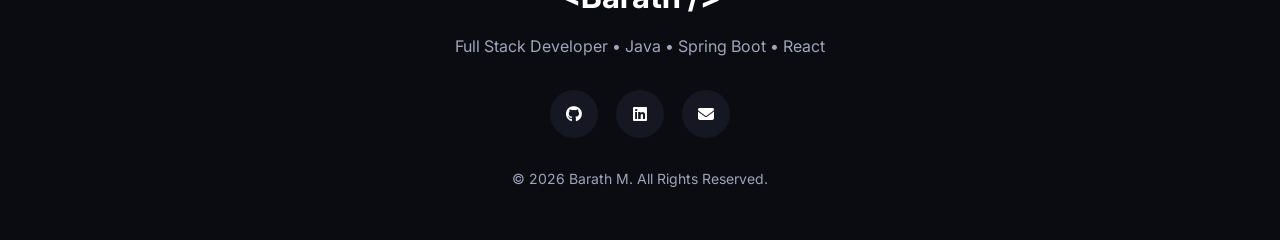
==== commit f061ecd8: "finl" ====
--- a/index.html
+++ b/index.html
@@ -211,7 +211,7 @@
 
    "Spring Boot",
 
-   "PostgreSQL"
+   "MySQL"
 
  ],
 
@@ -394,7 +394,7 @@
 
                     <i class="fa-solid fa-database"></i>
 
-                    <span>PostgreSQL</span>
+                    <span>MySQL</span>
 
                 </div>
 
